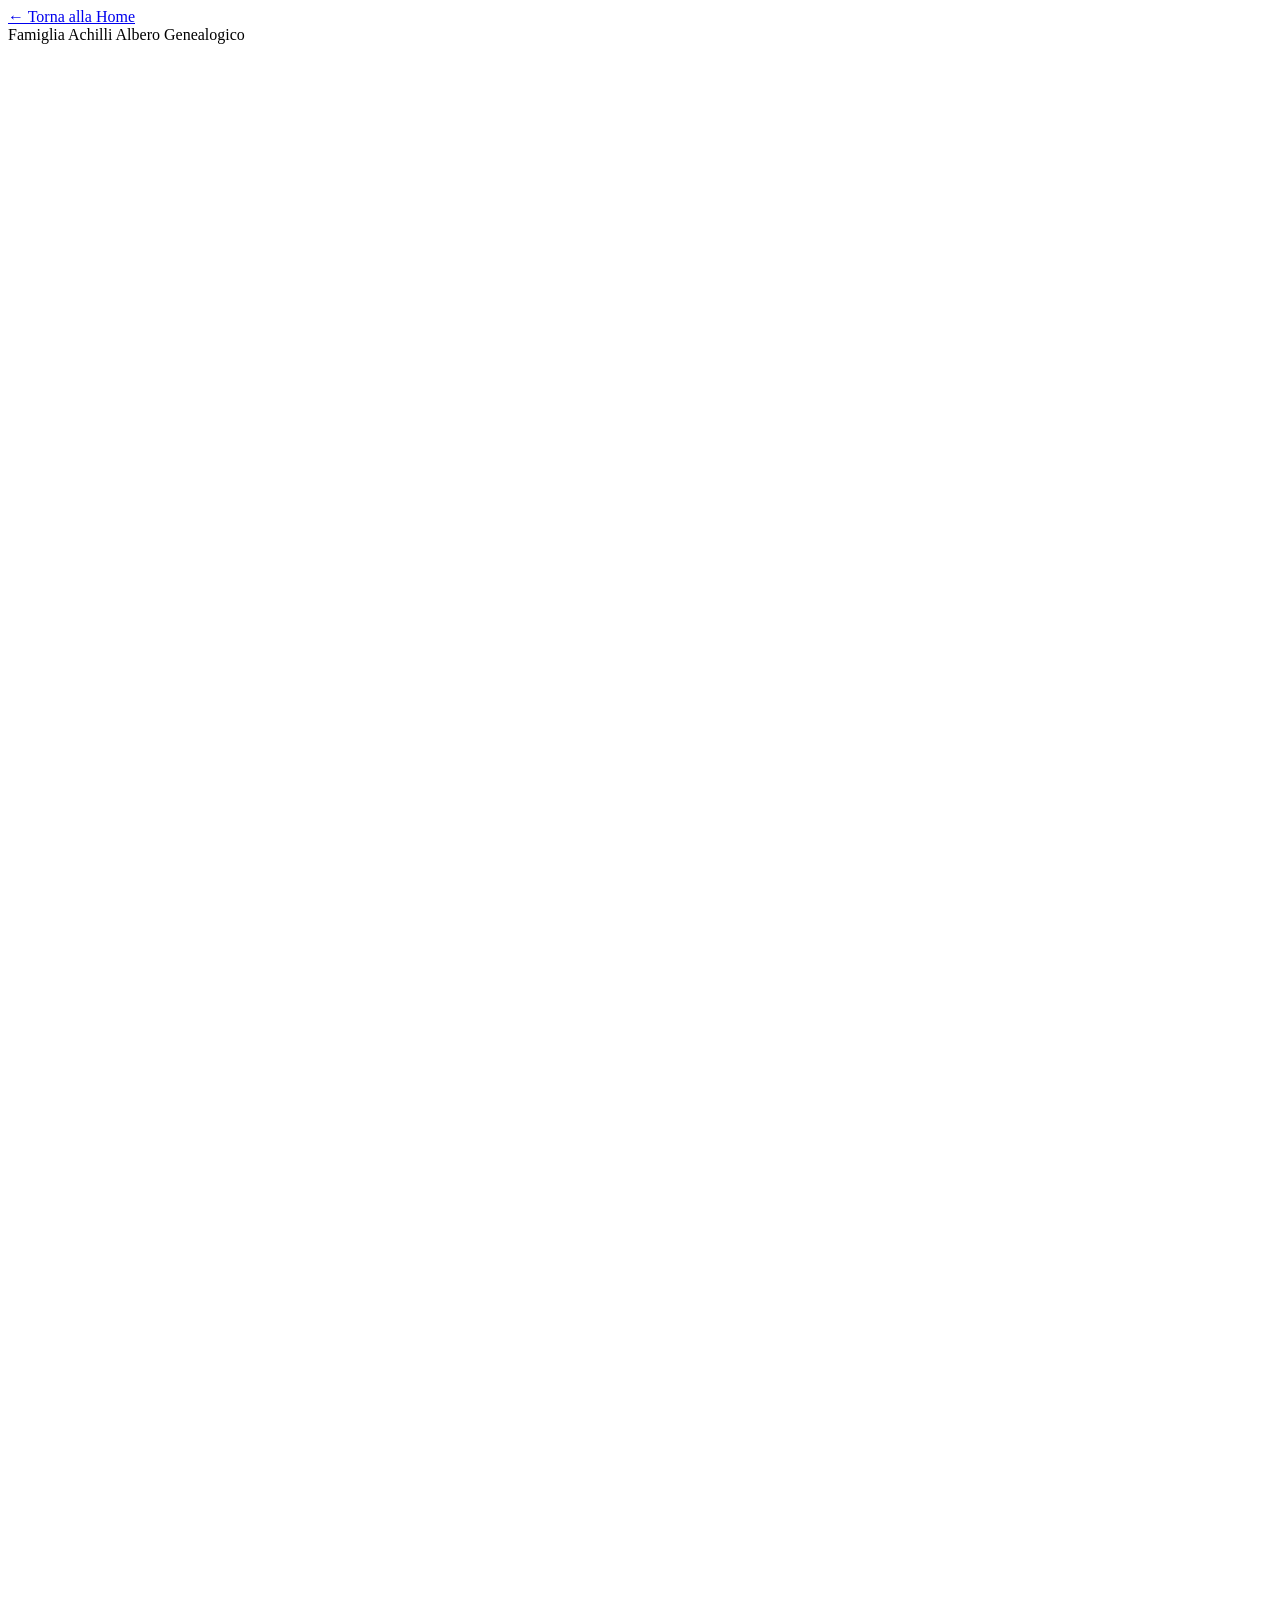
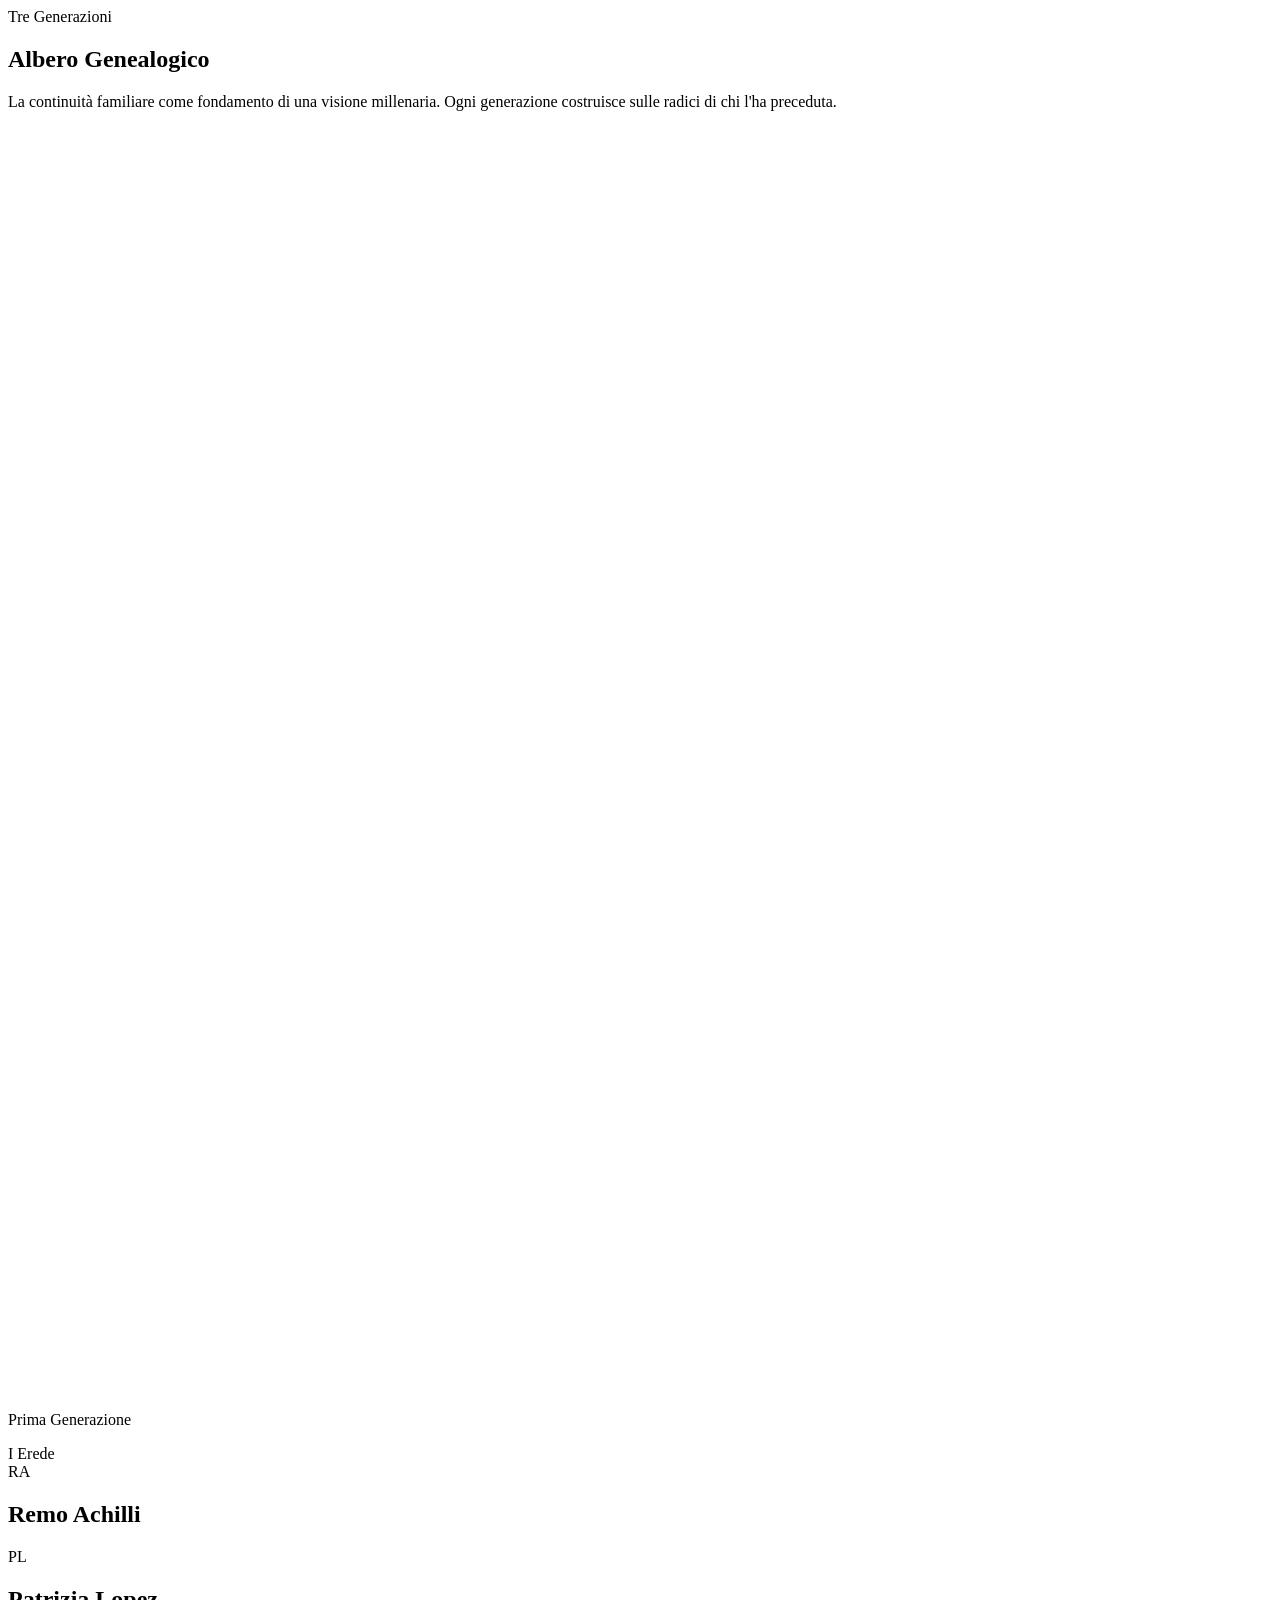
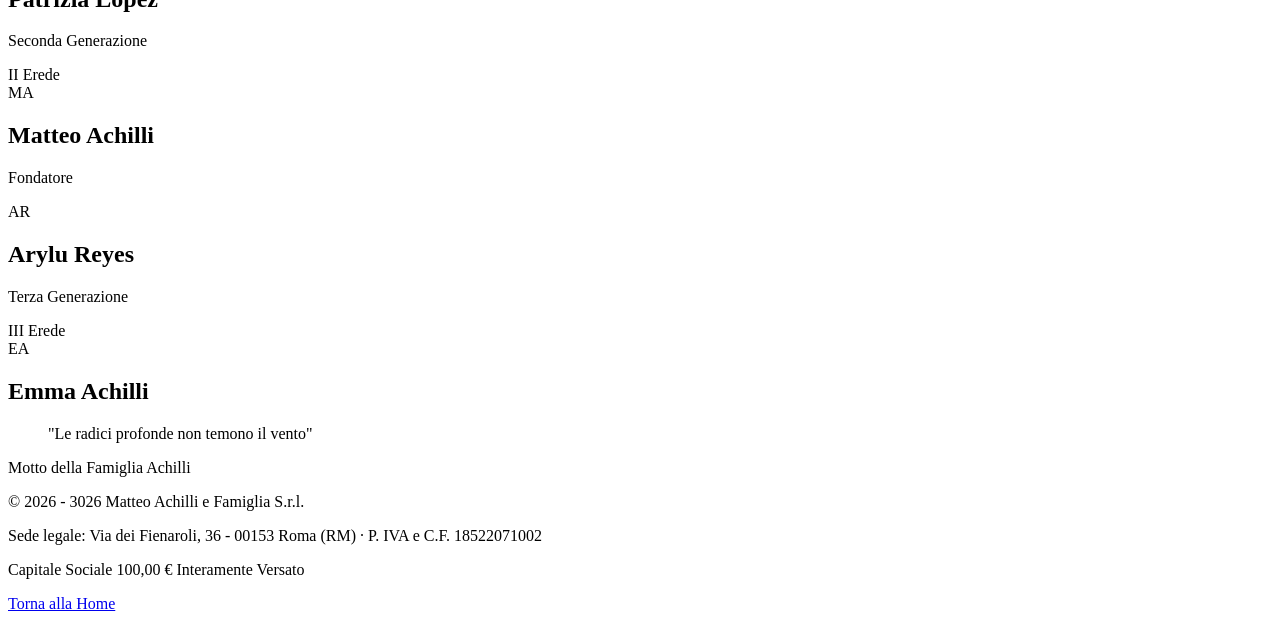
==== albero-genealogico.html @ feb8ad33 "Add files via upload" ====
<!DOCTYPE html>
<html lang="it">
  <head>
    <meta charset="UTF-8" />
    <meta name="viewport" content="width=device-width, initial-scale=1.0" />
    <title>Albero Genealogico — Matteo Achilli e Famiglia S.r.l.</title>
    <meta
      name="description"
      content="La continuità familiare come fondamento di una visione millenaria."
    />
    <link rel="preconnect" href="https://fonts.googleapis.com" />
    <link rel="preconnect" href="https://fonts.gstatic.com" crossorigin />
    <link
      href="https://fonts.googleapis.com/css2?family=Alegreya+Sans:wght@400;500;700&family=Cormorant+Garamond:wght@500;600;700&display=swap"
      rel="stylesheet"
    />
    <link rel="stylesheet" href="styles.css" />
    <script defer src="script.js"></script>
  </head>
  <body class="tree-page">
    <div class="site-shell">
      <header class="site-header">
        <div class="container header-inner tree-header-inner">
          <a class="back-link" href="index.html">← Torna alla Home</a>
          <div class="tree-branding">
            <span class="brand-title">Famiglia Achilli</span>
            <span class="brand-subtitle">Albero Genealogico</span>
          </div>
        </div>
      </header>

      <main class="tree-main">
        <div class="tree-background" aria-hidden="true">
          <div class="tree-background-glow tree-background-glow-left"></div>
          <div class="tree-background-glow tree-background-glow-right"></div>

          <svg class="tree-branches tree-branches-left" viewBox="0 0 640 1200" fill="none" preserveAspectRatio="xMinYMin slice">
            <path style="--branch-delay: 0.12s" d="M 38 1130 C 126 986, 144 860, 160 730 S 214 462, 268 320 C 304 224, 342 156, 394 82" />
            <path style="--branch-delay: 0.42s" d="M 156 760 C 114 668, 98 574, 104 468 C 112 376, 144 290, 196 214" />
            <path style="--branch-delay: 0.74s" d="M 171 656 C 236 610, 292 548, 332 474 C 370 404, 390 328, 392 250" />
            <path style="--branch-delay: 1.02s" d="M 202 514 C 172 438, 170 360, 198 284 C 220 226, 258 172, 314 124" />
            <path style="--branch-delay: 1.28s" d="M 278 388 C 330 368, 382 332, 430 278 C 474 228, 508 170, 536 96" />
            <path style="--branch-delay: 1.56s" d="M 126 896 C 214 838, 280 778, 338 688 C 390 608, 422 526, 452 430" />
          </svg>

          <svg class="tree-branches tree-branches-right" viewBox="0 0 640 1200" fill="none" preserveAspectRatio="xMaxYMin slice">
            <path style="--branch-delay: 0.24s" d="M 602 1132 C 514 1002, 488 882, 478 742 C 468 602, 426 432, 344 284 C 306 216, 262 148, 204 82" />
            <path style="--branch-delay: 0.56s" d="M 490 810 C 534 700, 544 592, 530 484 C 516 386, 478 294, 420 208" />
            <path style="--branch-delay: 0.84s" d="M 470 656 C 398 608, 340 548, 298 468 C 258 392, 244 310, 248 226" />
            <path style="--branch-delay: 1.14s" d="M 426 522 C 454 438, 450 356, 418 278 C 392 214, 352 162, 290 118" />
            <path style="--branch-delay: 1.44s" d="M 354 390 C 304 364, 254 324, 208 270 C 164 218, 130 160, 104 96" />
            <path style="--branch-delay: 1.72s" d="M 526 920 C 450 860, 382 790, 330 700 C 280 612, 248 530, 214 430" />
          </svg>

          <div class="tree-branch-mist tree-branch-mist-left"></div>
          <div class="tree-branch-mist tree-branch-mist-right"></div>
        </div>
        <section class="section reveal tree-hero">
          <div class="container wide">
            <div class="section-heading section-heading-center tree-title-block">
              <p class="eyebrow">Tre Generazioni</p>
              <h1>Albero Genealogico</h1>
              <div class="tree-title-divider"></div>
              <p>
                La continuità familiare come fondamento di una visione millenaria.
                Ogni generazione costruisce sulle radici di chi l'ha preceduta.
              </p>
            </div>

            <div class="family-tree" data-family-tree data-heir-reveal-tree>
              <svg class="tree-connector-canvas" viewBox="0 0 100 100" preserveAspectRatio="none" aria-hidden="true">
                <path class="tree-connector tree-connector-glow" data-tree-connector="parent-1"></path>
                <path class="tree-connector tree-connector-glow" data-tree-connector="parent-2"></path>
                <path class="tree-connector" data-tree-connector="parent-1"></path>
                <path class="tree-connector" data-tree-connector="parent-2"></path>
              </svg>

              <section class="tree-generation reveal">
                <p class="generation-label">Prima Generazione</p>
                <div class="family-row dual">
                  <article class="family-card heir-card" style="--heir-reveal-delay: 0ms" data-heir-reveal-item>
                    <span class="heir-badge">I Erede</span>
                    <div class="monogram">RA</div>
                    <h2>Remo Achilli</h2>
                  </article>
                  <div class="marriage-node" aria-hidden="true" data-tree-union="parent-1"></div>
                  <article class="family-card">
                    <div class="monogram">PL</div>
                    <h2>Patrizia Lopez</h2>
                  </article>
                </div>
              </section>

              <section class="tree-generation reveal">
                <p class="generation-label">Seconda Generazione</p>
                <div class="family-row dual">
                  <article class="family-card heir-card" data-tree-child="parent-1" style="--heir-reveal-delay: 110ms" data-heir-reveal-item>
                    <span class="heir-badge">II Erede</span>
                    <div class="monogram">MA</div>
                    <h2>Matteo Achilli</h2>
                    <p>Fondatore</p>
                  </article>
                  <div class="marriage-node" aria-hidden="true" data-tree-union="parent-2"></div>
                  <article class="family-card">
                    <div class="monogram">AR</div>
                    <h2>Arylu Reyes</h2>
                  </article>
                </div>
              </section>

              <section class="tree-generation reveal">
                <p class="generation-label">Terza Generazione</p>
                <div class="family-row single">
                  <article class="family-card heir-card" data-tree-child="parent-2" style="--heir-reveal-delay: 220ms" data-heir-reveal-item>
                    <span class="heir-badge">III Erede</span>
                    <div class="monogram">EA</div>
                    <h2>Emma Achilli</h2>
                  </article>
                </div>
              </section>
            </div>


            <div class="tree-quote reveal">
              <div class="tree-title-divider short"></div>
              <blockquote>"Le radici profonde non temono il vento"</blockquote>
              <p>Motto della Famiglia Achilli</p>
            </div>
          </div>
        </section>
      </main>

      <footer class="site-footer tree-footer">
        <div class="container footer-bottom tree-footer-bottom">
          <div class="footer-legal">
            <p>© 2026 - 3026 Matteo Achilli e Famiglia S.r.l.</p>
            <p>Sede legale: Via dei Fienaroli, 36 - 00153 Roma (RM) · P. IVA e C.F. 18522071002</p>
            <p>Capitale Sociale 100,00 € Interamente Versato</p>
          </div>
          <a href="index.html">Torna alla Home</a>
        </div>
      </footer>
    </div>
  </body>
</html>
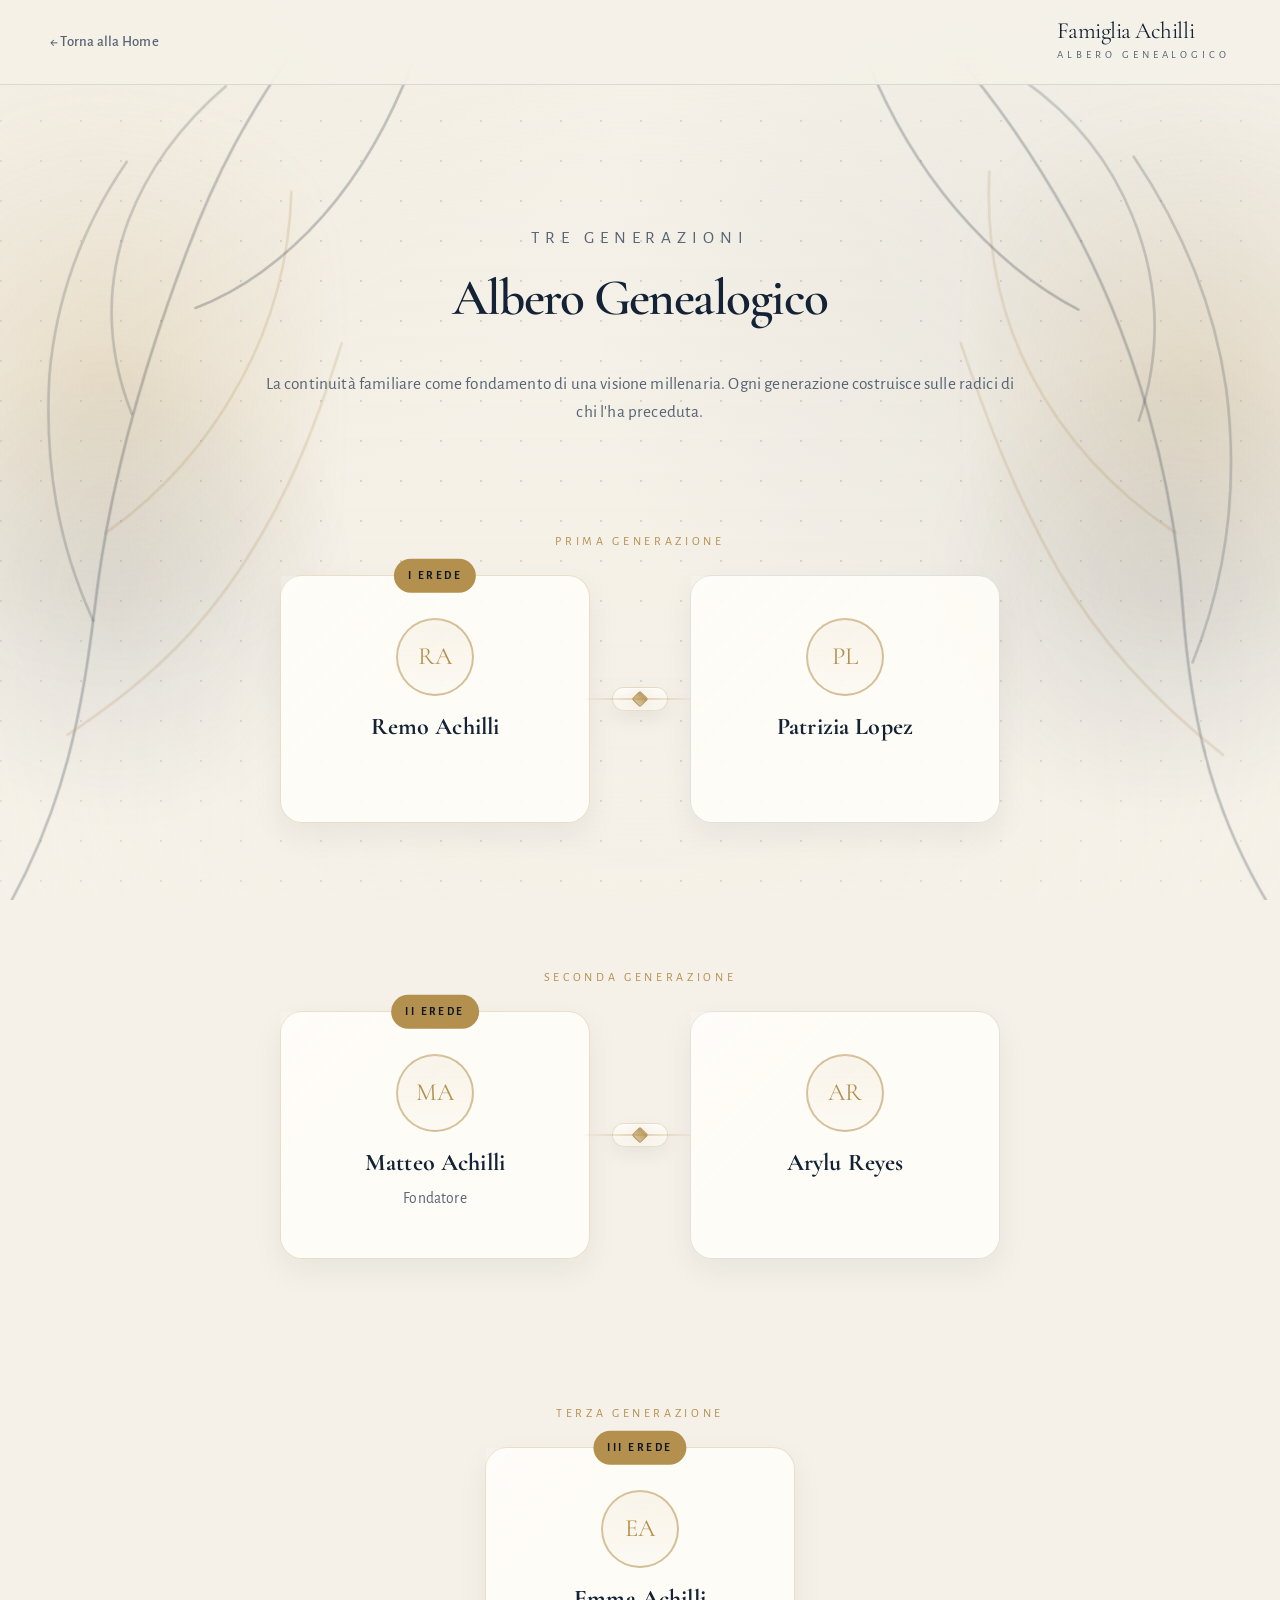
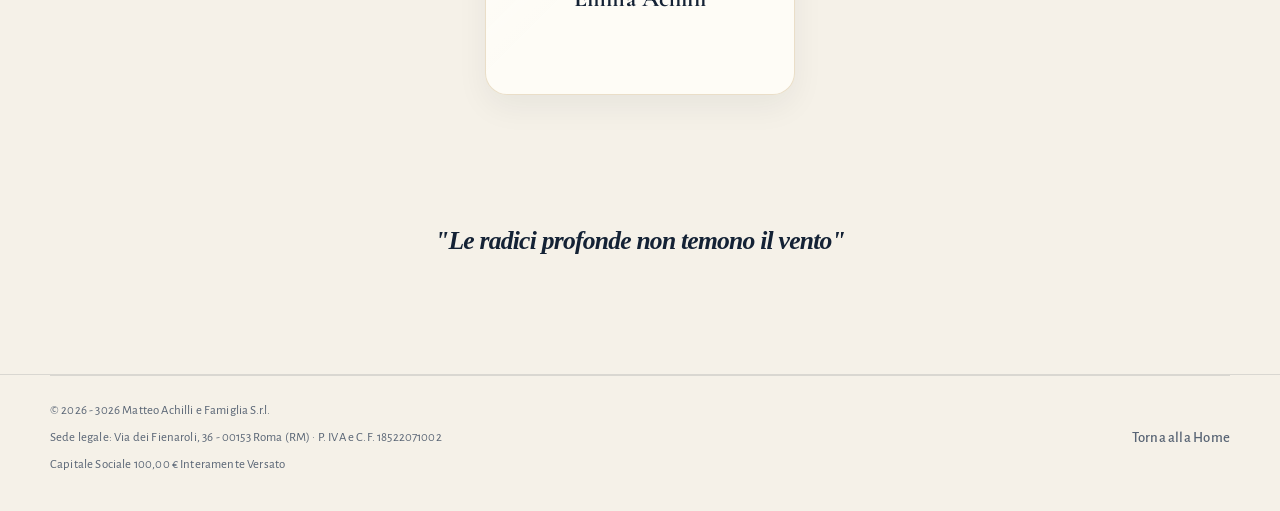
==== commit a2c13ce2: "Update albero-genealogico.html" ====
--- a/albero-genealogico.html
+++ b/albero-genealogico.html
@@ -124,8 +124,7 @@
             <div class="tree-quote reveal">
               <div class="tree-title-divider short"></div>
               <blockquote>"Le radici profonde non temono il vento"</blockquote>
-              <p>Motto della Famiglia Achilli</p>
-            </div>
+             </div>
           </div>
         </section>
       </main>
--- a/styles.css
+++ b/styles.css
@@ -0,0 +1,1778 @@
+:root {
+  --background: #f5f1e8;
+  --foreground: #142235;
+  --card: rgba(255, 253, 248, 0.9);
+  --card-strong: #fcfaf5;
+  --muted-surface: #ede7db;
+  --primary: #142235;
+  --primary-strong: #0d1724;
+  --secondary-text: #586474;
+  --border: rgba(20, 34, 53, 0.12);
+  --border-strong: rgba(20, 34, 53, 0.2);
+  --accent: #b4904f;
+  --accent-soft: rgba(180, 144, 79, 0.14);
+  --shadow: 0 22px 60px rgba(16, 30, 46, 0.08);
+  --shadow-soft: 0 12px 32px rgba(16, 30, 46, 0.06);
+  --radius: 22px;
+  --radius-sm: 16px;
+  --header-height: 88px;
+  --container: min(1180px, calc(100vw - 48px));
+  --container-narrow: min(980px, calc(100vw - 48px));
+  --container-wide: min(1240px, calc(100vw - 48px));
+  --font-display: "Cormorant Garamond", serif;
+  --font-body: "Alegreya Sans", sans-serif;
+}
+
+* {
+  box-sizing: border-box;
+}
+
+html {
+  scroll-behavior: smooth;
+}
+
+body {
+  margin: 0;
+  background:
+    radial-gradient(circle at top left, rgba(180, 144, 79, 0.07), transparent 26%),
+    radial-gradient(circle at 85% 15%, rgba(20, 34, 53, 0.06), transparent 24%),
+    var(--background);
+  color: var(--foreground);
+  font-family: var(--font-body);
+  font-weight: 400;
+  line-height: 1.65;
+  letter-spacing: 0.01em;
+  text-rendering: optimizeLegibility;
+  -webkit-font-smoothing: antialiased;
+  -moz-osx-font-smoothing: grayscale;
+}
+
+body::before {
+  content: "";
+  position: fixed;
+  inset: 0;
+  pointer-events: none;
+  opacity: 0.3;
+  background-image: radial-gradient(rgba(20, 34, 53, 0.055) 0.65px, transparent 0.65px);
+  background-size: 18px 18px;
+  mask-image: linear-gradient(to bottom, rgba(0, 0, 0, 0.6), transparent 90%);
+}
+
+a {
+  color: inherit;
+  text-decoration: none;
+}
+
+button {
+  font: inherit;
+}
+
+img {
+  max-width: 100%;
+  display: block;
+}
+
+p,
+ul,
+blockquote,
+h1,
+h2,
+h3 {
+  margin-top: 0;
+}
+
+.sr-only {
+  position: absolute;
+  width: 1px;
+  height: 1px;
+  padding: 0;
+  margin: -1px;
+  overflow: hidden;
+  clip: rect(0, 0, 0, 0);
+  white-space: nowrap;
+  border: 0;
+}
+
+.container {
+  width: var(--container);
+  margin: 0 auto;
+}
+
+.container.narrow,
+.narrow {
+  width: var(--container-narrow);
+}
+
+.container.wide,
+.wide {
+  width: var(--container-wide);
+}
+
+.site-shell {
+  position: relative;
+  overflow: clip;
+}
+
+.site-header {
+  position: fixed;
+  inset: 0 0 auto;
+  z-index: 20;
+  backdrop-filter: blur(18px);
+  background: rgba(245, 241, 232, 0.8);
+  border-bottom: 1px solid var(--border);
+}
+
+.header-inner {
+  min-height: var(--header-height);
+  display: flex;
+  align-items: center;
+  justify-content: space-between;
+  gap: 24px;
+}
+
+.brand,
+.tree-branding {
+  display: flex;
+  flex-direction: column;
+  gap: 3px;
+}
+
+.brand-title,
+.footer-brand {
+  font-family: var(--font-display);
+  font-size: clamp(1.15rem, 1rem + 0.7vw, 1.45rem);
+  line-height: 1;
+  letter-spacing: -0.02em;
+}
+
+.brand-subtitle,
+.footer-subtitle {
+  color: var(--secondary-text);
+  text-transform: uppercase;
+  letter-spacing: 0.36em;
+  font-size: 0.68rem;
+}
+
+.site-nav {
+  display: flex;
+  align-items: center;
+  flex-wrap: wrap;
+  justify-content: flex-end;
+  gap: 18px 24px;
+}
+
+.site-nav a,
+.footer-nav a,
+.back-link,
+.tree-footer-bottom a {
+  font-family: var(--font-body);
+  color: var(--secondary-text);
+  font-size: 0.92rem;
+  font-weight: 500;
+  letter-spacing: 0.015em;
+  transition: color 180ms ease, transform 180ms ease;
+}
+
+.site-nav a:hover,
+.footer-nav a:hover,
+.back-link:hover,
+.tree-footer-bottom a:hover,
+.text-link:hover {
+  color: var(--foreground);
+  transform: translateY(-1px);
+}
+
+.menu-toggle {
+  display: none;
+  width: 48px;
+  height: 48px;
+  border: 1px solid var(--border-strong);
+  background: rgba(255, 255, 255, 0.55);
+  border-radius: 999px;
+  position: relative;
+  cursor: pointer;
+}
+
+.menu-toggle span:not(.sr-only) {
+  position: absolute;
+  left: 13px;
+  right: 13px;
+  height: 1.5px;
+  background: var(--foreground);
+  transition: transform 220ms ease, opacity 220ms ease, top 220ms ease;
+}
+
+.menu-toggle span:nth-child(1) {
+  top: 16px;
+}
+
+.menu-toggle span:nth-child(2) {
+  top: 23px;
+}
+
+.menu-toggle span:nth-child(3) {
+  top: 30px;
+}
+
+.menu-toggle.is-open span:nth-child(1) {
+  top: 23px;
+  transform: rotate(45deg);
+}
+
+.menu-toggle.is-open span:nth-child(2) {
+  opacity: 0;
+}
+
+.menu-toggle.is-open span:nth-child(3) {
+  top: 23px;
+  transform: rotate(-45deg);
+}
+
+.section {
+  padding: 112px 0;
+  position: relative;
+}
+
+.hero {
+  min-height: 100vh;
+  display: flex;
+  align-items: center;
+  padding-top: calc(var(--header-height) + 56px);
+  overflow: hidden;
+  isolation: isolate;
+  background:
+    radial-gradient(circle at 14% 18%, rgba(180, 144, 79, 0.15), transparent 24%),
+    radial-gradient(circle at 82% 16%, rgba(255, 255, 255, 0.05), transparent 22%),
+    linear-gradient(180deg, var(--primary), var(--primary-strong));
+  color: #f5f1e8;
+}
+
+.hero-video {
+  position: absolute;
+  inset: 0;
+  width: 100%;
+  height: 100%;
+  object-fit: cover;
+  z-index: 0;
+  opacity: 0.38;
+  filter: saturate(0.82) brightness(0.46) contrast(1.04);
+}
+
+.hero::before {
+  content: "";
+  position: absolute;
+  inset: 0;
+  z-index: 1;
+  pointer-events: none;
+  background:
+    radial-gradient(circle at 18% 22%, rgba(180, 144, 79, 0.12), transparent 22%),
+    linear-gradient(180deg, rgba(13, 23, 36, 0.14), rgba(13, 23, 36, 0.32));
+}
+
+.hero-panel {
+  text-align: center;
+  max-width: 900px;
+  position: relative;
+  z-index: 2;
+}
+
+.hero-line {
+  display: block;
+}
+
+.hero-line:last-child {
+  white-space: nowrap;
+}
+
+.eyebrow {
+  margin-bottom: 20px;
+  color: var(--secondary-text);
+  text-transform: uppercase;
+  letter-spacing: 0.34em;
+  font-size: 0.78rem;
+}
+
+.hero .eyebrow,
+.hero .hero-copy,
+.hero .hero-era {
+  color: rgba(245, 241, 232, 0.78);
+}
+
+.hero h1,
+.tree-title-block h1,
+.section-heading h2,
+.history-quote p,
+.quote-block p,
+.tree-quote blockquote {
+  font-family: var(--font-display);
+  font-weight: 600;
+  letter-spacing: -0.03em;
+}
+
+.hero h1 {
+  font-size: clamp(2.75rem, 5.4vw, 5rem);
+  line-height: 0.98;
+  max-width: 12ch;
+  margin: 0 auto 30px;
+  text-wrap: balance;
+  color: #f5f1e8;
+}
+
+.hero-copy,
+.section-heading p,
+.history-copy p,
+.tree-title-block p {
+  color: var(--secondary-text);
+  font-size: 1.08rem;
+}
+
+.hero-copy {
+  max-width: 730px;
+  margin: 0 auto 42px;
+  font-size: clamp(1.08rem, 1rem + 0.35vw, 1.34rem);
+}
+
+.hero-era {
+  display: inline-flex;
+  align-items: center;
+  gap: 14px;
+  color: var(--secondary-text);
+  text-transform: uppercase;
+  font-size: 0.83rem;
+}
+
+.hero-era-line,
+.tree-title-divider {
+  width: 76px;
+  height: 1px;
+  background: linear-gradient(90deg, transparent, var(--accent), transparent);
+  transform: scaleX(0.35);
+  opacity: 0;
+  transform-origin: center;
+}
+
+.hero-era-value {
+  display: inline-flex;
+  align-items: center;
+  gap: 0.9rem;
+  padding: 0;
+  border: 0;
+  background: transparent;
+  box-shadow: none;
+  backdrop-filter: none;
+}
+
+.hero-era-group {
+  display: inline-flex;
+  gap: 0.16em;
+}
+
+.hero-era-glyph,
+.hero-era-separator {
+  display: inline-block;
+  font-family: var(--font-display);
+  font-size: clamp(1.05rem, 0.92rem + 0.55vw, 1.55rem);
+  font-weight: 600;
+  letter-spacing: 0.08em;
+  color: var(--foreground);
+}
+
+.hero .hero-era-glyph,
+.hero .hero-era-separator {
+  color: #f5f1e8;
+}
+
+.hero-era-glyph {
+  --hero-era-step: 1.02em;
+  --hero-era-end: calc(var(--hero-era-step) * -4);
+  position: relative;
+  width: 0.84em;
+  height: calc(var(--hero-era-step) + 0.06em);
+  overflow: hidden;
+  vertical-align: top;
+  opacity: 0;
+  background: transparent;
+  mask-image: linear-gradient(to bottom, transparent 0%, black 14%, black 86%, transparent 100%);
+}
+
+.hero-era-reel {
+  display: grid;
+  grid-auto-rows: var(--hero-era-step);
+  transform: translateY(0);
+  will-change: transform;
+}
+
+.hero-era-reel span {
+  display: grid;
+  place-items: center;
+  height: var(--hero-era-step);
+  line-height: 1;
+  text-shadow: 0 0 0 rgba(180, 144, 79, 0);
+}
+
+.hero-era-separator {
+  color: var(--accent);
+  opacity: 0;
+  transform: scaleY(0.2);
+  transform-origin: center;
+}
+
+.hero.is-visible .hero-era-line {
+  animation: heroEraLineBloom 1.3s cubic-bezier(0.22, 1, 0.36, 1) forwards;
+}
+
+.hero.is-visible .hero-era-value {
+  animation: heroEraHalo 1.1s ease-out both;
+}
+
+.hero.is-visible .hero-era-glyph {
+  animation: heroEraGlyphFade 140ms linear forwards;
+  animation-delay: calc(120ms + var(--glyph-index, 0) * 92ms);
+}
+
+.hero.is-visible .hero-era-reel {
+  animation: heroEraSlot 1.38s cubic-bezier(0.18, 0.96, 0.24, 1) forwards;
+  animation-delay: calc(120ms + var(--glyph-index, 0) * 92ms);
+}
+
+.hero.is-visible .hero-era-separator {
+  animation: heroEraSeparator 780ms cubic-bezier(0.22, 1, 0.36, 1) forwards;
+  animation-delay: 760ms;
+}
+
+.hero.is-visible .hero-era-reel span:last-child {
+  color: #f5f1e8;
+  text-shadow:
+    0 0 1px rgba(255, 255, 255, 0.12),
+    0 0 12px rgba(180, 144, 79, 0.14);
+}
+
+@keyframes heroEraGlyphFade {
+  from {
+    opacity: 0;
+  }
+  to {
+    opacity: 1;
+  }
+}
+
+@keyframes heroEraSlot {
+  0% {
+    transform: translateY(0);
+    filter: blur(8px);
+  }
+  14% {
+    filter: blur(3px);
+  }
+  58% {
+    transform: translateY(calc(var(--hero-era-end) + 0.34em));
+    filter: blur(0);
+  }
+  76% {
+    transform: translateY(calc(var(--hero-era-end) - 0.15em));
+    filter: blur(0);
+  }
+  100% {
+    filter: blur(0);
+    transform: translateY(var(--hero-era-end));
+  }
+}
+
+@keyframes heroEraSeparator {
+  from {
+    opacity: 0;
+    transform: scaleY(0.2);
+  }
+  to {
+    opacity: 1;
+    transform: scaleY(1);
+  }
+}
+
+@keyframes heroEraLineBloom {
+  from {
+    opacity: 0;
+    transform: scaleX(0.35);
+  }
+  to {
+    opacity: 1;
+    transform: scaleX(1);
+  }
+}
+
+@keyframes heroEraHalo {
+  from {
+    opacity: 0;
+    transform: translateY(10px);
+  }
+  to {
+    opacity: 1;
+    transform: translateY(0);
+  }
+}
+
+.tree-title-divider.short {
+  width: 48px;
+}
+
+.section-muted {
+  background: linear-gradient(180deg, rgba(237, 231, 219, 0.55), rgba(237, 231, 219, 0.18));
+}
+
+.section-primary {
+  background:
+    radial-gradient(circle at 15% 15%, rgba(180, 144, 79, 0.12), transparent 24%),
+    radial-gradient(circle at 80% 20%, rgba(255, 255, 255, 0.05), transparent 22%),
+    linear-gradient(180deg, var(--primary), var(--primary-strong));
+  color: #f5f1e8;
+}
+
+.history-section {
+  overflow: hidden;
+  isolation: isolate;
+  background: var(--background);
+  color: var(--foreground);
+}
+
+.history-section::after {
+  content: "";
+  position: absolute;
+  inset: 0;
+  z-index: 0;
+  pointer-events: none;
+  background-image: url("multimedia/storia.jpg");
+  background-size: cover;
+  background-position: center;
+  opacity: 0.24;
+  filter: saturate(0.72) sepia(0.08) brightness(1.04) contrast(0.9);
+  transform: scale(1.02);
+}
+
+.history-section::before {
+  content: "";
+  position: absolute;
+  inset: 0;
+  z-index: 1;
+  background:
+    radial-gradient(circle at 15% 15%, rgba(180, 144, 79, 0.08), transparent 24%),
+    radial-gradient(circle at 80% 20%, rgba(255, 255, 255, 0.22), transparent 24%),
+    linear-gradient(180deg, rgba(245, 241, 232, 0.74), rgba(245, 241, 232, 0.9));
+}
+
+.section-heading {
+  max-width: 760px;
+  margin-bottom: 58px;
+}
+
+.section-heading-center {
+  text-align: center;
+  margin-left: auto;
+  margin-right: auto;
+}
+
+.compact-heading {
+  margin-bottom: 0;
+}
+
+.section-heading h2,
+.tree-title-block h1 {
+  font-size: clamp(2.45rem, 4vw, 4rem);
+  margin-bottom: 22px;
+  line-height: 0.98;
+}
+
+.section-divider {
+  width: 100%;
+  height: 1px;
+  background: linear-gradient(90deg, var(--border-strong), transparent);
+}
+
+.section-note {
+  margin-top: 34px;
+  padding-top: 28px;
+  border-top: 1px solid var(--border);
+  max-width: 720px;
+  color: var(--secondary-text);
+  font-size: 0.97rem;
+  font-style: italic;
+}
+
+[data-typing-note] {
+  position: relative;
+  max-width: 72ch;
+}
+
+[data-typing-note].is-typing,
+[data-typing-note].is-typed {
+  color: var(--foreground);
+}
+
+[data-typing-note].is-typing::after {
+  content: "";
+  display: inline-block;
+  width: 1px;
+  height: 1.05em;
+  margin-left: 0.18em;
+  vertical-align: -0.12em;
+  background: linear-gradient(180deg, rgba(180, 144, 79, 0.2), var(--accent), rgba(20, 34, 53, 0.24));
+  box-shadow: 0 0 10px rgba(180, 144, 79, 0.16);
+  animation: typingCaretBlink 0.9s steps(1, end) infinite;
+}
+
+@keyframes typingCaretBlink {
+  0%,
+  48% {
+    opacity: 1;
+  }
+  49%,
+  100% {
+    opacity: 0;
+  }
+}
+
+.grid {
+  display: grid;
+  gap: 24px;
+}
+
+.grid-2 {
+  grid-template-columns: repeat(2, minmax(0, 1fr));
+}
+
+.grid-3 {
+  grid-template-columns: repeat(3, minmax(0, 1fr));
+}
+
+.cards-spacious {
+  gap: 26px;
+}
+
+.card,
+.stat-card,
+.manifesto-item,
+.family-card {
+  position: relative;
+  overflow: hidden;
+  background: var(--card);
+  border: 1px solid var(--border);
+  border-radius: var(--radius);
+  box-shadow: var(--shadow-soft);
+}
+
+.card::before,
+.stat-card::before,
+.family-card::before {
+  content: "";
+  position: absolute;
+  inset: 0;
+  pointer-events: none;
+  background: linear-gradient(135deg, rgba(255, 255, 255, 0.24), transparent 44%);
+}
+
+.feature-card,
+.asset-card {
+  padding: 32px;
+}
+
+.feature-card {
+  display: flex;
+  flex-direction: column;
+  gap: 18px;
+}
+
+.feature-card,
+.manifesto-item {
+  background: var(--background);
+}
+
+.feature-card::before {
+  content: none;
+}
+
+.manifesto-item {
+  box-shadow: none;
+}
+
+.feature-card h3,
+.asset-card h3,
+.fintech-card h3,
+.manifesto-item h3,
+.family-card h2 {
+  margin-bottom: 10px;
+  font-family: var(--font-display);
+  font-size: 1.5rem;
+  line-height: 1.08;
+}
+
+.feature-card h3 {
+  display: flex;
+  align-items: center;
+  justify-content: center;
+  gap: 12px;
+  text-align: center;
+  width: 100%;
+  margin-inline: auto;
+}
+
+.feature-card h3::before,
+.feature-card h3::after {
+  content: "";
+  flex: 0 0 26px;
+  width: 26px;
+  height: 2px;
+  border-radius: 999px;
+  background: linear-gradient(90deg, transparent, var(--accent), transparent);
+  opacity: 0.95;
+  box-shadow: none;
+}
+
+.feature-card p,
+.asset-card p,
+.fintech-card p,
+.fintech-features span,
+.manifesto-item p,
+.footer-copy,
+.family-card p {
+  color: var(--secondary-text);
+  font-size: 0.97rem;
+}
+
+.icon-box,
+.fintech-mark {
+  width: 54px;
+  height: 54px;
+  border-radius: 18px;
+  display: inline-flex;
+  align-items: center;
+  justify-content: center;
+  background: linear-gradient(180deg, rgba(20, 34, 53, 0.96), rgba(20, 34, 53, 0.88));
+  color: #f8f3e8;
+  box-shadow: inset 0 1px 0 rgba(255, 255, 255, 0.12);
+  font-size: 1.35rem;
+}
+
+.text-link {
+  display: inline-flex;
+  align-items: center;
+  gap: 6px;
+  margin-top: auto;
+  color: var(--foreground);
+  font-weight: 700;
+  transition: color 180ms ease, transform 180ms ease;
+}
+
+.fintech-card {
+  padding: 38px;
+  display: grid;
+  grid-template-columns: auto 1fr;
+  gap: 28px;
+}
+
+.fintech-mark {
+  width: 72px;
+  height: 72px;
+  border-radius: 22px;
+  font-size: 1.8rem;
+}
+
+.fintech-headline,
+.asset-head,
+.section-head-split,
+.footer-top,
+.footer-bottom,
+.tree-footer-bottom,
+.family-row {
+  display: flex;
+}
+
+.fintech-headline,
+.section-head-split,
+.footer-bottom,
+.tree-footer-bottom {
+  align-items: center;
+  justify-content: space-between;
+  gap: 18px;
+}
+
+.fintech-link {
+  align-self: flex-start;
+  margin-top: 4px;
+}
+
+.fintech-body p {
+  margin-bottom: 28px;
+}
+
+.fintech-features {
+  padding-top: 24px;
+  border-top: 1px solid var(--border);
+}
+
+.fintech-features strong {
+  display: block;
+  margin-bottom: 6px;
+  color: var(--foreground);
+  font-size: 0.95rem;
+}
+
+.stat-card {
+  padding: 26px 28px;
+  min-width: 250px;
+  text-align: right;
+}
+
+.stat-card span {
+  display: block;
+  margin-bottom: 8px;
+  color: var(--secondary-text);
+  text-transform: uppercase;
+  letter-spacing: 0.22em;
+  font-size: 0.7rem;
+}
+
+.stat-card strong {
+  font-family: var(--font-display);
+  font-size: clamp(2rem, 2vw + 1rem, 2.7rem);
+  line-height: 1;
+}
+
+.stat-card em {
+  font-style: normal;
+  font-size: 0.58em;
+}
+
+.asset-head {
+  align-items: flex-start;
+  gap: 16px;
+  margin-bottom: 22px;
+}
+
+.asset-card ul {
+  list-style: none;
+  padding: 18px 0 0;
+  margin: 0;
+  border-top: 1px solid var(--border);
+}
+
+.asset-card li {
+  position: relative;
+  padding-left: 18px;
+  color: var(--secondary-text);
+  font-size: 0.95rem;
+}
+
+.asset-card li + li {
+  margin-top: 10px;
+}
+
+.asset-card li::before {
+  content: "";
+  position: absolute;
+  left: 0;
+  top: 0.7em;
+  width: 6px;
+  height: 6px;
+  border-radius: 999px;
+  background: var(--accent);
+}
+
+.manifesto-grid {
+  gap: 30px 34px;
+}
+
+.feature-reveal-grid[data-feature-reveal-grid] {
+  perspective: 1200px;
+}
+
+.feature-reveal-grid[data-feature-reveal-grid] .feature-reveal-item {
+  opacity: 1;
+  transform: translateY(0) scale(1) rotateX(0deg);
+  filter: blur(0);
+  box-shadow: 0 18px 46px rgba(20, 34, 53, 0.08);
+  transition:
+    box-shadow 760ms ease,
+    border-color 320ms ease,
+    transform 320ms ease;
+}
+
+.feature-reveal-grid[data-feature-reveal-grid] .feature-reveal-item::after {
+  content: "";
+  position: absolute;
+  inset: 0;
+  pointer-events: none;
+  background: linear-gradient(120deg, transparent 18%, rgba(255, 255, 255, 0.56) 48%, transparent 74%);
+  transform: translateX(-135%);
+  opacity: 0;
+}
+
+.feature-reveal-grid[data-feature-reveal-grid] .feature-reveal-item:hover,
+.feature-reveal-grid[data-feature-reveal-grid] .feature-reveal-item:focus-within {
+  transform: translateY(-2px);
+  box-shadow: 0 22px 52px rgba(20, 34, 53, 0.1);
+}
+
+.feature-reveal-grid[data-feature-reveal-grid] .feature-reveal-item:hover::after,
+.feature-reveal-grid[data-feature-reveal-grid] .feature-reveal-item:focus-within::after {
+  animation: manifestoSheen 1.4s cubic-bezier(0.22, 1, 0.36, 1) forwards;
+}
+
+.manifesto-grid[data-manifesto-grid] {
+  perspective: 1200px;
+}
+
+.manifesto-grid[data-manifesto-grid] .manifesto-item {
+  opacity: 1;
+  transform: translateY(0) scale(1) rotateX(0deg);
+  filter: blur(0);
+  box-shadow: 0 18px 46px rgba(20, 34, 53, 0.08);
+  transition:
+    box-shadow 760ms ease,
+    border-color 320ms ease,
+    transform 320ms ease;
+}
+
+.manifesto-grid[data-manifesto-grid] .manifesto-item::after {
+  content: "";
+  position: absolute;
+  inset: 0;
+  pointer-events: none;
+  background: linear-gradient(120deg, transparent 18%, rgba(255, 255, 255, 0.56) 48%, transparent 74%);
+  transform: translateX(-135%);
+  opacity: 0;
+}
+
+.manifesto-grid[data-manifesto-grid] .manifesto-item:hover,
+.manifesto-grid[data-manifesto-grid] .manifesto-item:focus-within {
+  transform: translateY(-2px);
+  box-shadow: 0 22px 52px rgba(20, 34, 53, 0.1);
+}
+
+.manifesto-item {
+  display: grid;
+  grid-template-columns: auto 1fr;
+  align-items: start;
+  gap: 12px 16px;
+  padding: 32px;
+  border-left: 0;
+  border-radius: var(--radius);
+  box-shadow: var(--shadow-soft);
+}
+
+.manifesto-grid[data-manifesto-grid] .manifesto-item:hover::after,
+.manifesto-grid[data-manifesto-grid] .manifesto-item:focus-within::after {
+  animation: manifestoSheen 1.4s cubic-bezier(0.22, 1, 0.36, 1) forwards;
+}
+
+.manifesto-grid[data-manifesto-grid] .manifesto-index,
+.manifesto-grid[data-manifesto-grid] .manifesto-item h3,
+.manifesto-grid[data-manifesto-grid] .manifesto-item p {
+  opacity: 1;
+  transform: translateY(0);
+}
+
+.manifesto-index {
+  color: var(--accent);
+  font-family: var(--font-body);
+  font-size: 0.76rem;
+  font-weight: 700;
+  line-height: 1;
+  padding-top: 0;
+  letter-spacing: 0.28em;
+}
+
+.manifesto-grid[data-manifesto-grid] .manifesto-item:hover .manifesto-index,
+.manifesto-grid[data-manifesto-grid] .manifesto-item:focus-within .manifesto-index {
+  text-shadow: 0 0 18px rgba(180, 144, 79, 0.12);
+}
+
+@keyframes manifestoSheen {
+  0% {
+    opacity: 0;
+    transform: translateX(-135%);
+  }
+  20% {
+    opacity: 0.7;
+  }
+  100% {
+    opacity: 0;
+    transform: translateX(145%);
+  }
+}
+
+.quote-block,
+.history-quote,
+.tree-quote {
+  text-align: center;
+}
+
+.quote-block {
+  margin-top: 70px;
+  padding-top: 34px;
+  border-top: 1px solid var(--border);
+}
+
+.quote-block p,
+.tree-quote blockquote {
+  font-size: clamp(1.35rem, 2vw, 1.95rem);
+  font-style: italic;
+  margin-bottom: 0;
+}
+
+.history-shell {
+  position: relative;
+  z-index: 2;
+  width: min(900px, calc(100vw - 48px));
+}
+
+.history-section .section-heading.on-dark .eyebrow,
+.history-section .section-heading.on-dark p,
+.history-copy p,
+.history-quote span {
+  color: var(--secondary-text);
+}
+
+.history-section .section-heading.on-dark h2,
+.history-section .history-quote p {
+  color: var(--foreground);
+}
+
+.history-copy {
+  display: grid;
+  gap: 28px;
+}
+
+.history-copy p {
+  font-size: 1.05rem;
+  text-align: justify;
+  text-justify: inter-word;
+  hyphens: auto;
+}
+
+.history-quote {
+  margin-top: 48px;
+  padding-top: 34px;
+  border-top: 1px solid var(--border);
+}
+
+.history-quote p {
+  font-size: clamp(1.5rem, 2vw, 2.2rem);
+  margin-bottom: 10px;
+}
+
+.site-footer {
+  background: rgba(255, 253, 248, 0.8);
+  border-top: 1px solid var(--border);
+}
+
+.footer-top {
+  padding: 72px 0 48px;
+  gap: 64px;
+  justify-content: space-between;
+}
+
+.footer-copy {
+  max-width: 360px;
+  margin-top: 18px;
+}
+
+.footer-label {
+  margin: 0 0 18px;
+  color: var(--secondary-text);
+  text-transform: uppercase;
+  letter-spacing: 0.24em;
+  font-size: 0.72rem;
+}
+
+.footer-nav {
+  display: grid;
+  grid-template-columns: repeat(2, minmax(120px, 1fr));
+  gap: 12px 30px;
+}
+
+.footer-bottom,
+.tree-footer-bottom {
+  padding: 24px 0 36px;
+  border-top: 1px solid var(--border);
+  color: var(--secondary-text);
+  font-size: 0.8rem;
+}
+
+.footer-legal {
+  display: grid;
+  gap: 6px;
+}
+
+.footer-legal p,
+.footer-bottom > p,
+.tree-footer-bottom > a {
+  margin: 0;
+}
+
+.tree-page .site-header {
+  background: rgba(245, 241, 232, 0.86);
+}
+
+.tree-header-inner {
+  min-height: 84px;
+}
+
+.back-link {
+  display: inline-flex;
+  align-items: center;
+  gap: 8px;
+}
+
+.tree-main {
+  position: relative;
+  padding-top: calc(var(--header-height) + 24px);
+  isolation: isolate;
+}
+
+.tree-background {
+  position: fixed;
+  inset: 0;
+  z-index: 0;
+  pointer-events: none;
+  overflow: hidden;
+  opacity: 1;
+  background:
+    radial-gradient(circle at 18% 24%, rgba(180, 144, 79, 0.08), transparent 0 18%),
+    radial-gradient(circle at 82% 20%, rgba(20, 34, 53, 0.08), transparent 0 16%),
+    radial-gradient(circle at 1px 1px, rgba(20, 34, 53, 0.16) 1px, transparent 0);
+  background-size: auto, auto, 40px 40px;
+}
+
+.tree-background::before {
+  content: "";
+  position: absolute;
+  inset: 0;
+  background:
+    linear-gradient(180deg, rgba(245, 241, 232, 0.34), rgba(245, 241, 232, 0.12) 24%, rgba(245, 241, 232, 0.2) 100%),
+    radial-gradient(circle at center, transparent 0 38%, rgba(245, 241, 232, 0.26) 82%, rgba(245, 241, 232, 0.46) 100%);
+}
+
+.tree-background-glow,
+.tree-branch-mist {
+  position: absolute;
+  border-radius: 999px;
+  filter: blur(18px);
+}
+
+.tree-background-glow {
+  width: min(34vw, 420px);
+  height: min(52vw, 680px);
+  top: 6%;
+  opacity: 0;
+  background: radial-gradient(circle at center, rgba(180, 144, 79, 0.2), rgba(180, 144, 79, 0.06) 46%, transparent 74%);
+  animation: branchAuraReveal 2.8s ease-out forwards;
+}
+
+.tree-background-glow-left {
+  left: -8%;
+}
+
+.tree-background-glow-right {
+  right: -10%;
+  animation-delay: 0.35s;
+}
+
+.tree-branches {
+  position: absolute;
+  top: -2%;
+  width: min(42vw, 540px);
+  height: 112%;
+  opacity: 0.84;
+  filter: drop-shadow(0 0 18px rgba(180, 144, 79, 0.06));
+}
+
+.tree-branches-left {
+  left: -3%;
+}
+
+.tree-branches-right {
+  right: -3%;
+}
+
+.tree-branches path {
+  fill: none;
+  stroke: rgba(20, 34, 53, 0.22);
+  stroke-width: 3.2;
+  stroke-linecap: round;
+  stroke-linejoin: round;
+  stroke-dasharray: 1600;
+  stroke-dashoffset: 1600;
+  opacity: 0;
+  animation:
+    branchGrow 2.8s cubic-bezier(0.2, 0.82, 0.18, 1) forwards var(--branch-delay),
+    branchFloat 16s ease-in-out infinite calc(var(--branch-delay) + 2.6s);
+}
+
+.tree-branches path:nth-child(odd) {
+  stroke: rgba(20, 34, 53, 0.28);
+}
+
+.tree-branches path:nth-child(3n) {
+  stroke: rgba(180, 144, 79, 0.24);
+}
+
+.tree-branch-mist {
+  width: 34vw;
+  max-width: 440px;
+  height: 54vh;
+  max-height: 560px;
+  bottom: 8%;
+  opacity: 0;
+  background: radial-gradient(circle at center, rgba(20, 34, 53, 0.1), transparent 72%);
+  animation: branchMistDrift 10s ease-in-out infinite alternate, branchAuraReveal 2.4s ease-out forwards;
+}
+
+.tree-branch-mist-left {
+  left: -8%;
+}
+
+.tree-branch-mist-right {
+  right: -8%;
+  animation-delay: 0.4s;
+}
+
+.tree-hero,
+.tree-footer {
+  position: relative;
+  z-index: 1;
+}
+
+.tree-hero {
+  min-height: calc(100vh - 84px);
+}
+
+.tree-title-block {
+  max-width: 760px;
+  margin-bottom: 92px;
+}
+
+.tree-title-divider {
+  margin: 0 auto 24px;
+}
+
+.family-tree {
+  position: relative;
+  display: grid;
+  gap: 144px;
+  justify-items: center;
+  isolation: isolate;
+  padding: 12px 0 8px;
+}
+
+.tree-connector-canvas {
+  position: absolute;
+  inset: 0;
+  width: 100%;
+  height: 100%;
+  overflow: visible;
+  pointer-events: none;
+  z-index: 0;
+}
+
+.tree-connector {
+  fill: none;
+  stroke: rgba(180, 144, 79, 0.92);
+  stroke-width: 2.2;
+  stroke-linecap: round;
+  stroke-linejoin: round;
+  filter: drop-shadow(0 0 10px rgba(180, 144, 79, 0.14));
+  opacity: 0.98;
+}
+
+.tree-connector-glow {
+  stroke: rgba(180, 144, 79, 0.24);
+  stroke-width: 10;
+  filter: blur(8px);
+  opacity: 0.85;
+}
+
+.tree-generation {
+  width: 100%;
+  display: grid;
+  justify-items: center;
+  position: relative;
+  z-index: 1;
+}
+
+.generation-label {
+  margin-bottom: 24px;
+  color: var(--accent);
+  text-transform: uppercase;
+  letter-spacing: 0.3em;
+  font-size: 0.76rem;
+}
+
+.family-row {
+  align-items: center;
+  justify-content: center;
+  gap: 22px;
+  width: 100%;
+}
+
+.family-row.dual {
+  flex-wrap: nowrap;
+}
+
+.family-row.single {
+  justify-content: center;
+}
+
+.family-tree[data-heir-reveal-tree] {
+  perspective: 1200px;
+}
+
+.family-card {
+  width: min(100%, 310px);
+  min-height: 248px;
+  overflow: visible;
+  padding: 42px 28px 30px;
+  display: flex;
+  flex-direction: column;
+  justify-content: flex-start;
+  text-align: center;
+  transition: transform 220ms ease, border-color 220ms ease, box-shadow 220ms ease;
+}
+
+.family-card p {
+  margin-bottom: 0;
+}
+
+.family-card:hover,
+.heir-card:hover {
+  transform: translateY(-3px);
+  border-color: rgba(180, 144, 79, 0.44);
+  box-shadow: var(--shadow);
+}
+
+.family-card::after {
+  content: "";
+  position: absolute;
+  inset: 10px;
+  border: 1px solid transparent;
+  border-radius: calc(var(--radius) - 8px);
+  transition: border-color 220ms ease;
+}
+
+.family-card:hover::after,
+.heir-card:hover::after {
+  border-color: rgba(180, 144, 79, 0.4);
+}
+
+.heir-card {
+  border-color: rgba(180, 144, 79, 0.28);
+  box-shadow: var(--shadow-soft);
+}
+
+.heir-badge {
+  position: absolute;
+  z-index: 3;
+  top: 0;
+  left: 50%;
+  transform: translate(-50%, -50%);
+  padding: 8px 14px;
+  border-radius: 999px;
+  background: var(--accent);
+  color: var(--primary-strong);
+  font-weight: 700;
+  font-size: 0.7rem;
+  letter-spacing: 0.22em;
+  text-transform: uppercase;
+}
+
+.monogram {
+  width: 78px;
+  height: 78px;
+  margin: 0 auto 18px;
+  border-radius: 999px;
+  border: 2px solid rgba(180, 144, 79, 0.55);
+  display: grid;
+  place-items: center;
+  color: var(--accent);
+  font-family: var(--font-display);
+  font-size: 1.55rem;
+  background: linear-gradient(180deg, rgba(180, 144, 79, 0.08), rgba(180, 144, 79, 0.02));
+}
+
+.marriage-node {
+  position: relative;
+  width: 56px;
+  height: 24px;
+  overflow: visible;
+  border-radius: 999px;
+  border: 1px solid rgba(180, 144, 79, 0.26);
+  background: linear-gradient(180deg, rgba(255, 253, 248, 0.78), rgba(255, 253, 248, 0.36));
+  box-shadow:
+    inset 0 1px 0 rgba(255, 255, 255, 0.7),
+    0 8px 18px rgba(20, 34, 53, 0.06);
+  backdrop-filter: blur(10px);
+}
+
+.marriage-node::before {
+  content: "";
+  position: absolute;
+  top: 50%;
+  left: -28px;
+  right: -28px;
+  height: 1px;
+  transform: translateY(-50%);
+  background: linear-gradient(90deg, rgba(180, 144, 79, 0.08), rgba(180, 144, 79, 0.72), rgba(180, 144, 79, 0.08));
+  box-shadow: 0 0 10px rgba(180, 144, 79, 0.08);
+}
+
+.marriage-node::after {
+  content: "";
+  position: absolute;
+  top: 50%;
+  left: 50%;
+  width: 10px;
+  height: 10px;
+  border: 1px solid rgba(180, 144, 79, 0.62);
+  border-radius: 2px;
+  background: linear-gradient(180deg, rgba(180, 144, 79, 0.9), rgba(180, 144, 79, 0.52));
+  transform: translate(-50%, -50%) rotate(45deg);
+  box-shadow: 0 0 14px rgba(180, 144, 79, 0.16);
+}
+
+.tree-quote {
+  max-width: 720px;
+  margin: 92px auto 0;
+}
+
+.tree-quote p {
+  margin-top: 14px;
+  color: var(--secondary-text);
+}
+
+.tree-footer {
+  background: transparent;
+}
+
+@keyframes branchGrow {
+  0% {
+    opacity: 0;
+    stroke-dashoffset: 1600;
+  }
+  18% {
+    opacity: 0.3;
+  }
+  100% {
+    opacity: 1;
+    stroke-dashoffset: 0;
+  }
+}
+
+@keyframes branchFloat {
+  0%,
+  100% {
+    transform: translate3d(0, 0, 0) scale(1);
+  }
+  50% {
+    transform: translate3d(0, -10px, 0) scale(1.01);
+  }
+}
+
+@keyframes branchAuraReveal {
+  0% {
+    opacity: 0;
+    transform: scale(0.88);
+  }
+  100% {
+    opacity: 1;
+    transform: scale(1);
+  }
+}
+
+@keyframes branchMistDrift {
+  0% {
+    transform: translate3d(0, 0, 0);
+  }
+  100% {
+    transform: translate3d(0, -22px, 0);
+  }
+}
+
+.reveal {
+  opacity: 0;
+  transform: translateY(24px);
+  transition: opacity 700ms ease, transform 700ms ease;
+}
+
+.reveal.is-visible {
+  opacity: 1;
+  transform: translateY(0);
+}
+
+@media (max-width: 1080px) {
+  .site-nav {
+    position: absolute;
+    top: calc(100% + 14px);
+    left: 24px;
+    right: 24px;
+    padding: 18px;
+    border: 1px solid var(--border-strong);
+    border-radius: 24px;
+    background: rgba(252, 250, 245, 0.96);
+    box-shadow: var(--shadow);
+    flex-direction: column;
+    align-items: flex-start;
+    gap: 14px;
+    opacity: 0;
+    visibility: hidden;
+    transform: translateY(-8px);
+    transition: opacity 180ms ease, transform 180ms ease, visibility 180ms ease;
+  }
+
+  .site-nav.is-open {
+    opacity: 1;
+    visibility: visible;
+    transform: translateY(0);
+  }
+
+  .menu-toggle {
+    display: inline-flex;
+  }
+}
+
+@media (max-width: 900px) {
+  .section {
+    padding: 92px 0;
+  }
+
+  .grid-2,
+  .grid-3,
+  .fintech-card,
+  .footer-top,
+  .section-head-split,
+  .footer-bottom,
+  .tree-footer-bottom {
+    grid-template-columns: 1fr;
+    flex-direction: column;
+    align-items: stretch;
+  }
+
+  .fintech-card {
+    gap: 22px;
+  }
+
+  .stat-card {
+    text-align: left;
+    min-width: 0;
+  }
+
+  .footer-nav {
+    grid-template-columns: 1fr;
+  }
+
+  .history-shell,
+  .container,
+  .container.narrow,
+  .container.wide,
+  .narrow,
+  .wide {
+    width: min(100vw - 32px, 100%);
+  }
+
+  .family-row.dual {
+    flex-direction: column;
+  }
+
+  .marriage-node {
+    width: 38px;
+    height: 38px;
+  }
+
+  .tree-connector {
+    stroke-width: 2;
+  }
+
+  .tree-connector-glow {
+    stroke-width: 8;
+  }
+
+  .tree-background-glow {
+    width: min(46vw, 320px);
+  }
+
+  .text-link-end-mobile {
+    align-self: flex-end;
+  }
+
+  .tree-branches {
+    width: min(58vw, 420px);
+    opacity: 0.62;
+  }
+}
+
+@media (max-width: 640px) {
+  :root {
+    --header-height: 80px;
+  }
+
+  .header-inner,
+  .tree-header-inner {
+    min-height: var(--header-height);
+  }
+
+  .hero {
+    min-height: auto;
+    padding-top: calc(var(--header-height) + 64px);
+    padding-bottom: 88px;
+  }
+
+  .hero h1 {
+    max-width: 15ch;
+    font-size: clamp(2.2rem, 11vw, 3.15rem);
+  }
+
+  .hero-line {
+    white-space: nowrap;
+  }
+
+  .hero-era {
+    gap: 10px;
+  }
+
+  .hero-era-line {
+    width: 36px;
+  }
+
+  .hero-era-value {
+    gap: 0.6rem;
+    padding: 0;
+  }
+
+  .hero-era-glyph,
+  .hero-era-separator {
+    font-size: 0.98rem;
+  }
+
+  .history-section::after {
+    background-image: url("multimedia/storia_mobile.jpg");
+    background-position: right center;
+  }
+
+  .feature-card,
+  .asset-card,
+  .fintech-card,
+  .manifesto-item,
+  .family-card {
+    padding: 36px 22px 26px;
+  }
+
+  .quote-block,
+  .history-quote,
+  .tree-quote {
+    margin-top: 58px;
+  }
+
+  .footer-top {
+    padding-top: 58px;
+  }
+
+  .tree-background {
+    background-size: auto, auto, 28px 28px;
+  }
+
+  .tree-branches {
+    width: 62vw;
+    height: 108%;
+    opacity: 0.42;
+  }
+
+  .tree-background-glow,
+  .tree-branch-mist {
+    filter: blur(24px);
+    opacity: 0.52;
+  }
+
+  .family-row.dual {
+    gap: 16px;
+    flex-direction: column;
+  }
+
+  .family-tree {
+    gap: 88px;
+  }
+
+  .tree-connector {
+    stroke-width: 1.8;
+  }
+
+  .tree-connector-glow {
+    stroke-width: 6;
+  }
+
+  .text-link-end-mobile {
+    align-self: flex-end;
+  }
+
+  .marriage-node::before {
+    left: -16px;
+    right: -16px;
+  }
+}
+
+@media (prefers-reduced-motion: reduce) {
+  .hero-era-line,
+  .hero-era-glyph,
+  [data-typing-note].is-typing::after,
+  .hero-era-reel,
+  .hero-era-separator,
+  .hero-era-value {
+    animation: none !important;
+    transition: none !important;
+    opacity: 1 !important;
+    filter: none !important;
+    transform: none !important;
+    text-shadow: none !important;
+  }
+
+  .hero-era-reel {
+    transform: translateY(var(--hero-era-end)) !important;
+  }
+
+  .manifesto-grid[data-manifesto-grid] .manifesto-item,
+  .manifesto-grid[data-manifesto-grid] .manifesto-index,
+  .manifesto-grid[data-manifesto-grid] .manifesto-item h3,
+  .feature-reveal-grid[data-feature-reveal-grid] .feature-reveal-item,
+  .manifesto-grid[data-manifesto-grid] .manifesto-item p {
+    animation: none !important;
+    transition: none !important;
+    opacity: 1 !important;
+    transform: none !important;
+    filter: none !important;
+  }
+
+  .family-tree[data-heir-reveal-tree] .heir-card[data-heir-reveal-item],
+  .family-tree[data-heir-reveal-tree] .heir-card[data-heir-reveal-item]::before,
+  .family-tree[data-heir-reveal-tree] .heir-card[data-heir-reveal-item]::after {
+    transition: none !important;
+  }
+
+  .family-tree[data-heir-reveal-tree] .heir-card[data-heir-reveal-item].is-visible::after {
+    animation: none !important;
+    opacity: 0.38 !important;
+    transform: rotate(10deg) scale(1) !important;
+  }
+
+  .feature-reveal-grid[data-feature-reveal-grid] .feature-reveal-item::after {
+    animation: none !important;
+    opacity: 0 !important;
+  }
+
+  .tree-branches path,
+  .tree-background-glow,
+  .tree-branch-mist {
+    animation: none !important;
+    opacity: 1 !important;
+    transform: none !important;
+  }
+
+  .tree-branches path {
+    stroke-dashoffset: 0 !important;
+  }
+}
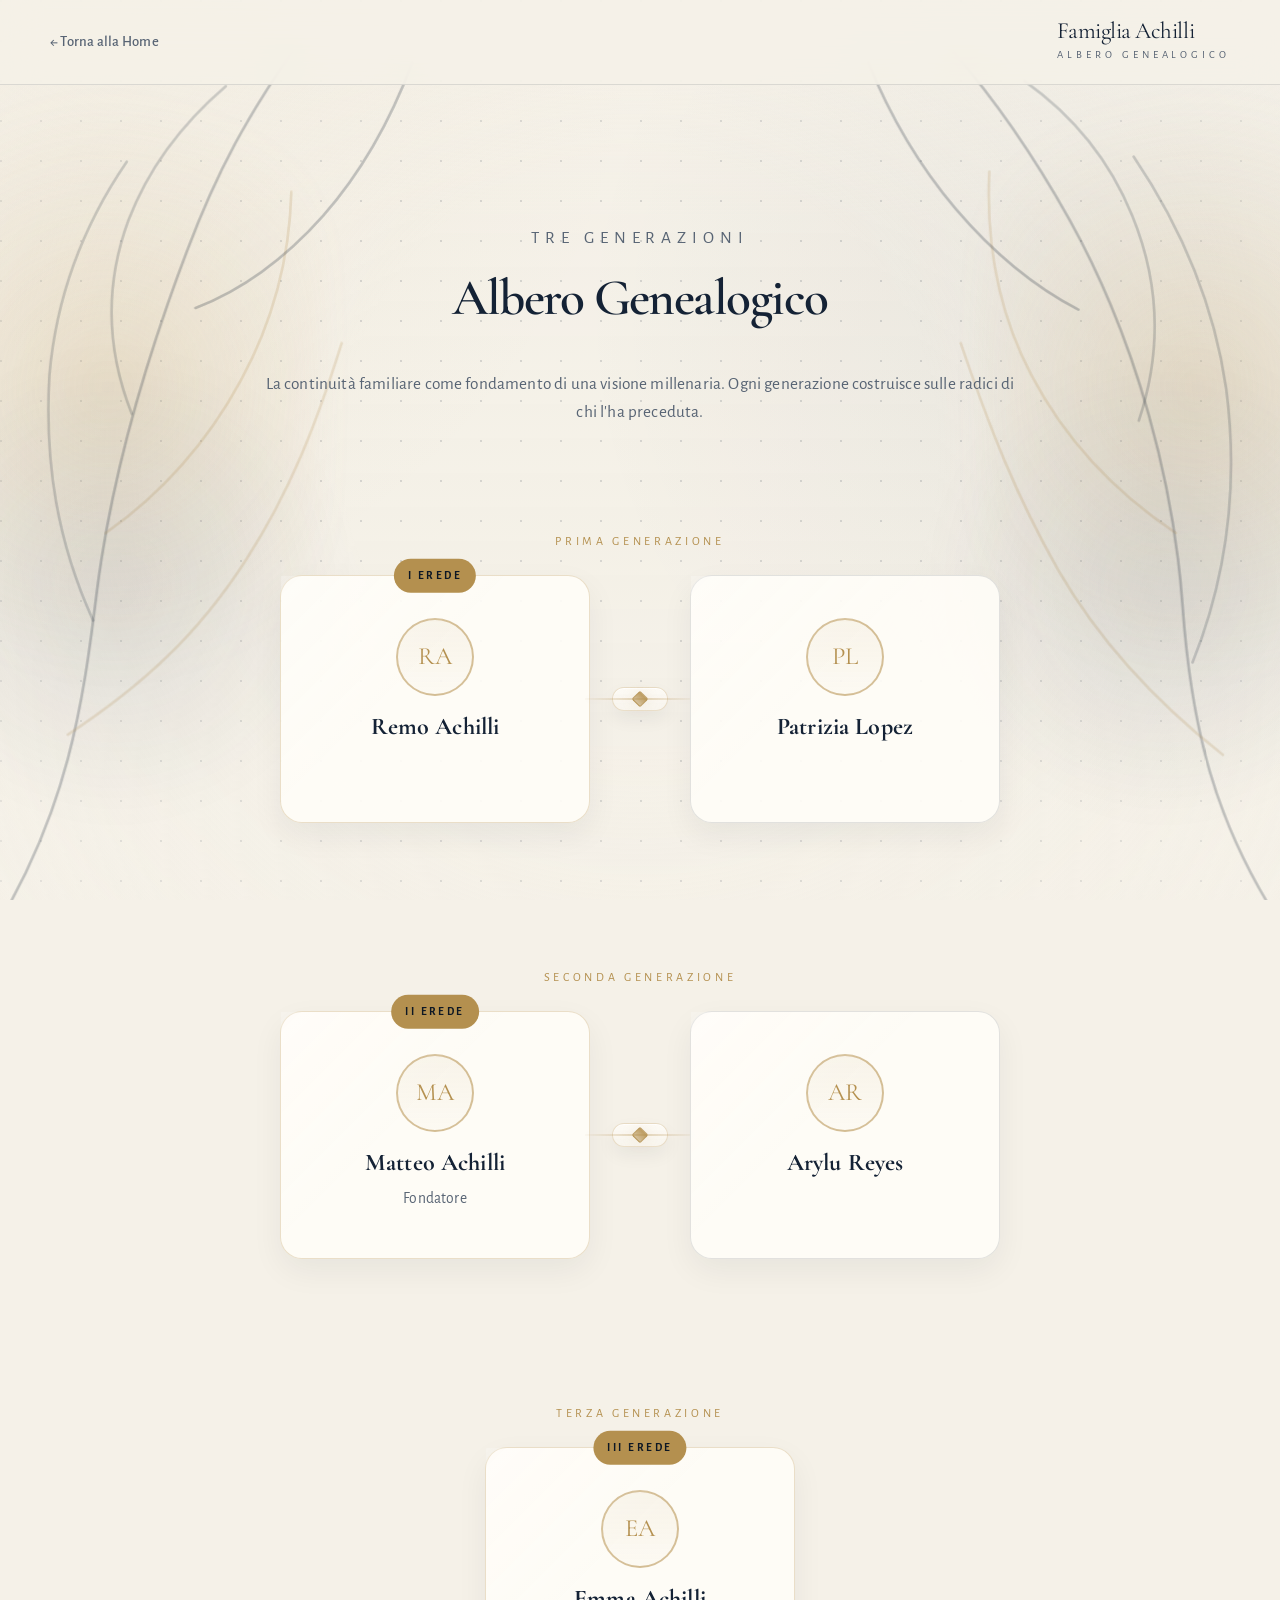
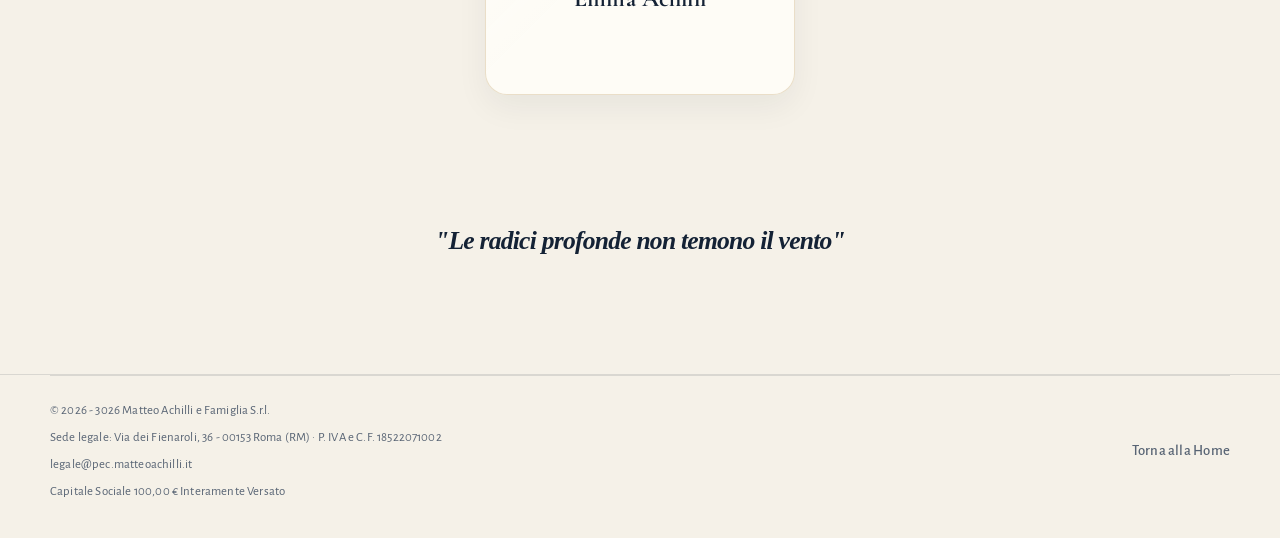
==== commit 84be6323: "Update albero-genealogico.html" ====
--- a/albero-genealogico.html
+++ b/albero-genealogico.html
@@ -8,6 +8,7 @@
       name="description"
       content="La continuità familiare come fondamento di una visione millenaria."
     />
+    <link rel="icon" href="multimedia/favicon.ico" type="image/x-icon">
     <link rel="preconnect" href="https://fonts.googleapis.com" />
     <link rel="preconnect" href="https://fonts.gstatic.com" crossorigin />
     <link
@@ -134,6 +135,7 @@
           <div class="footer-legal">
             <p>© 2026 - 3026 Matteo Achilli e Famiglia S.r.l.</p>
             <p>Sede legale: Via dei Fienaroli, 36 - 00153 Roma (RM) · P. IVA e C.F. 18522071002</p>
+            <p>legale@pec.matteoachilli.it</p>
             <p>Capitale Sociale 100,00 € Interamente Versato</p>
           </div>
           <a href="index.html">Torna alla Home</a>
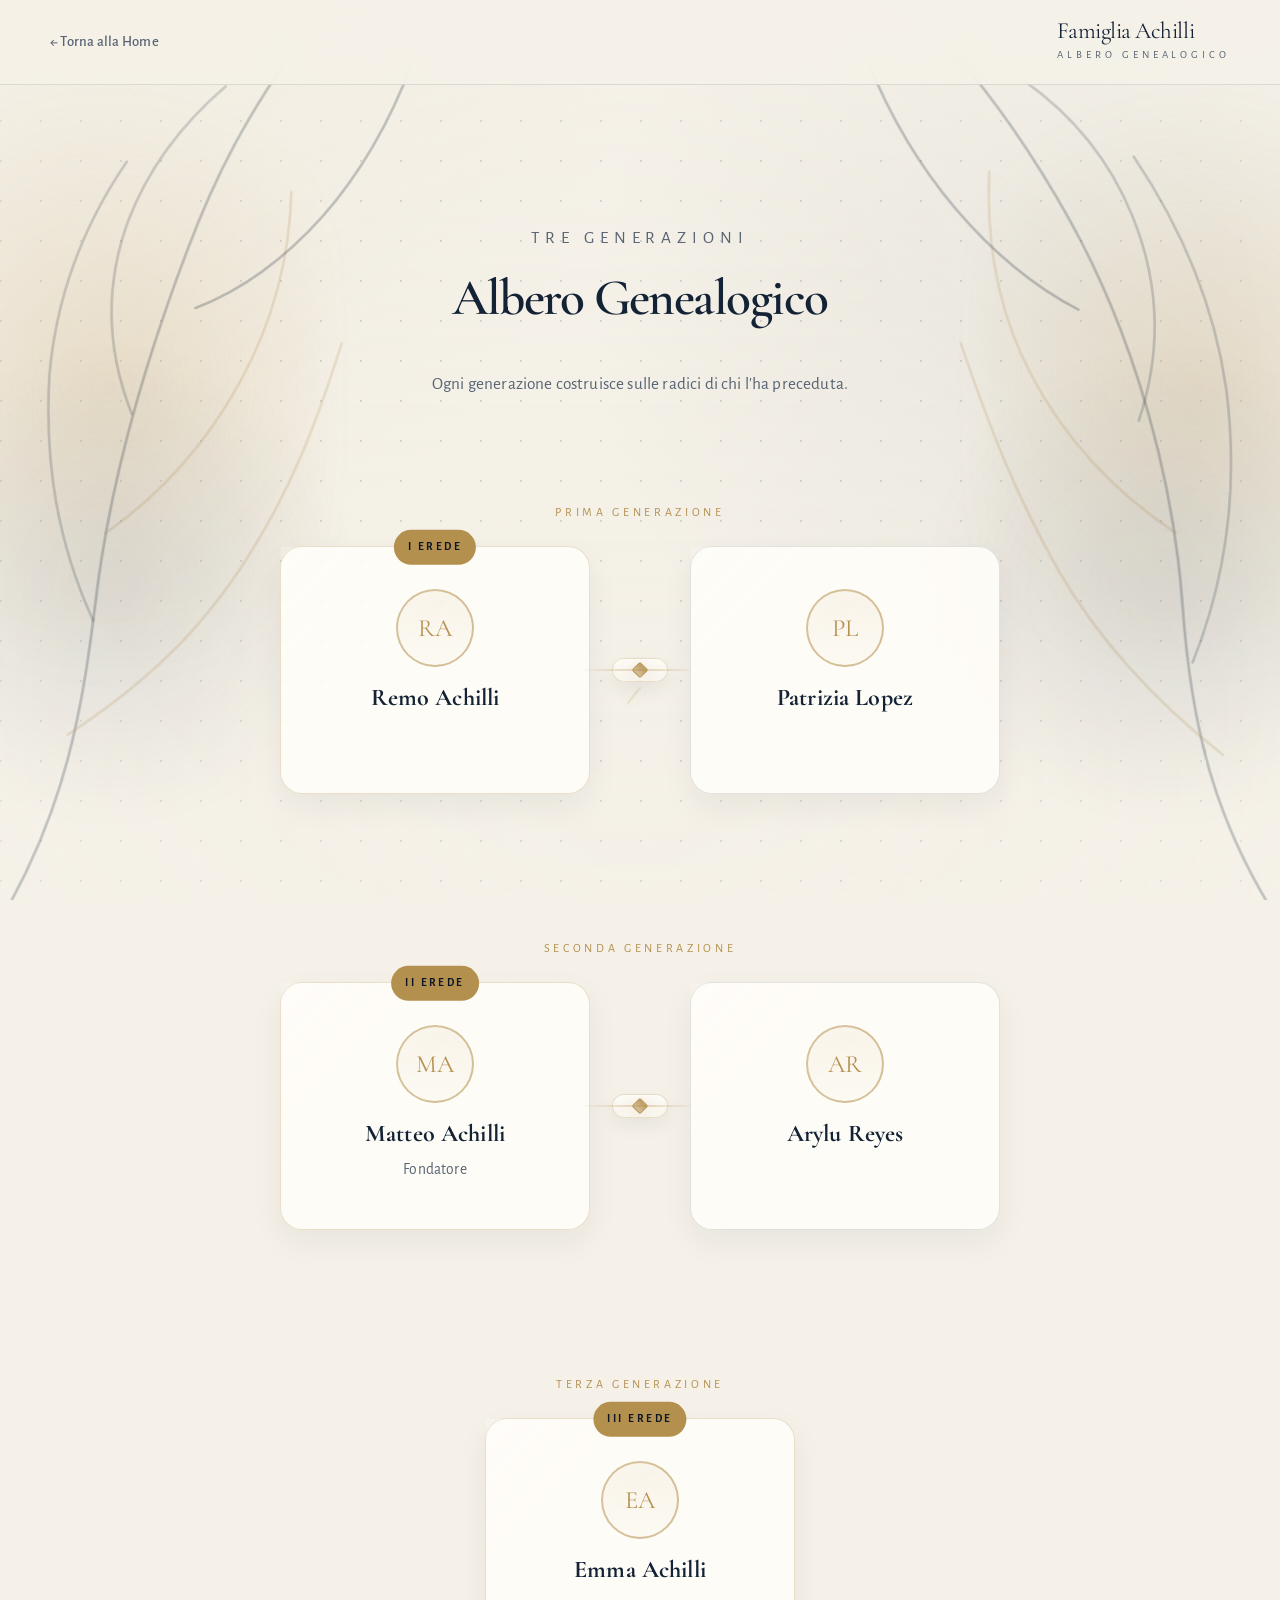
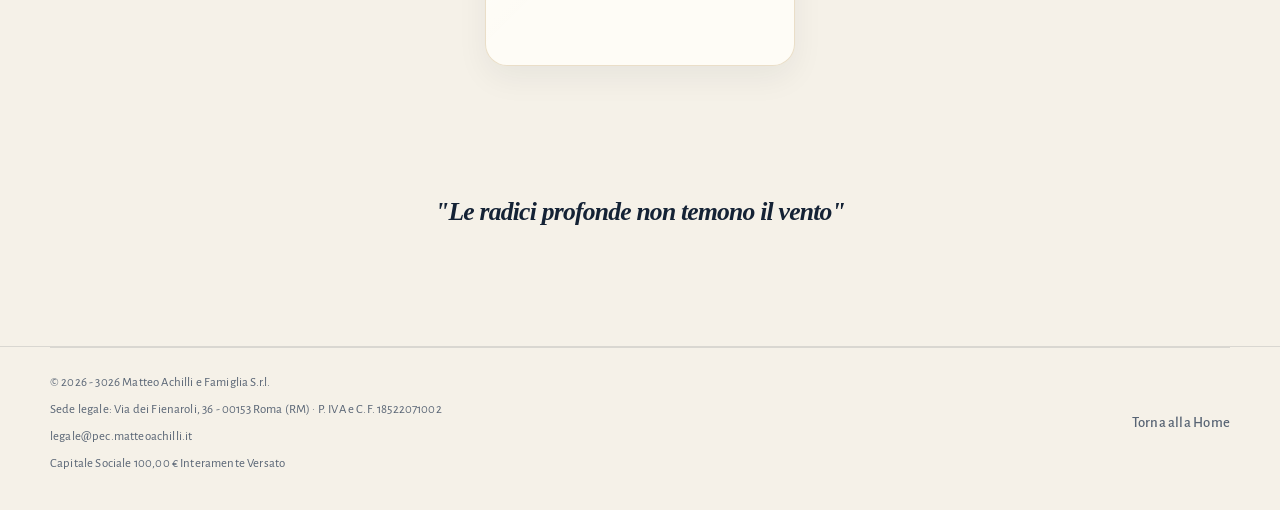
==== commit 87da30c9: "Update albero-genealogico.html" ====
--- a/albero-genealogico.html
+++ b/albero-genealogico.html
@@ -63,7 +63,6 @@
               <h1>Albero Genealogico</h1>
               <div class="tree-title-divider"></div>
               <p>
-                La continuità familiare come fondamento di una visione millenaria.
                 Ogni generazione costruisce sulle radici di chi l'ha preceduta.
               </p>
             </div>
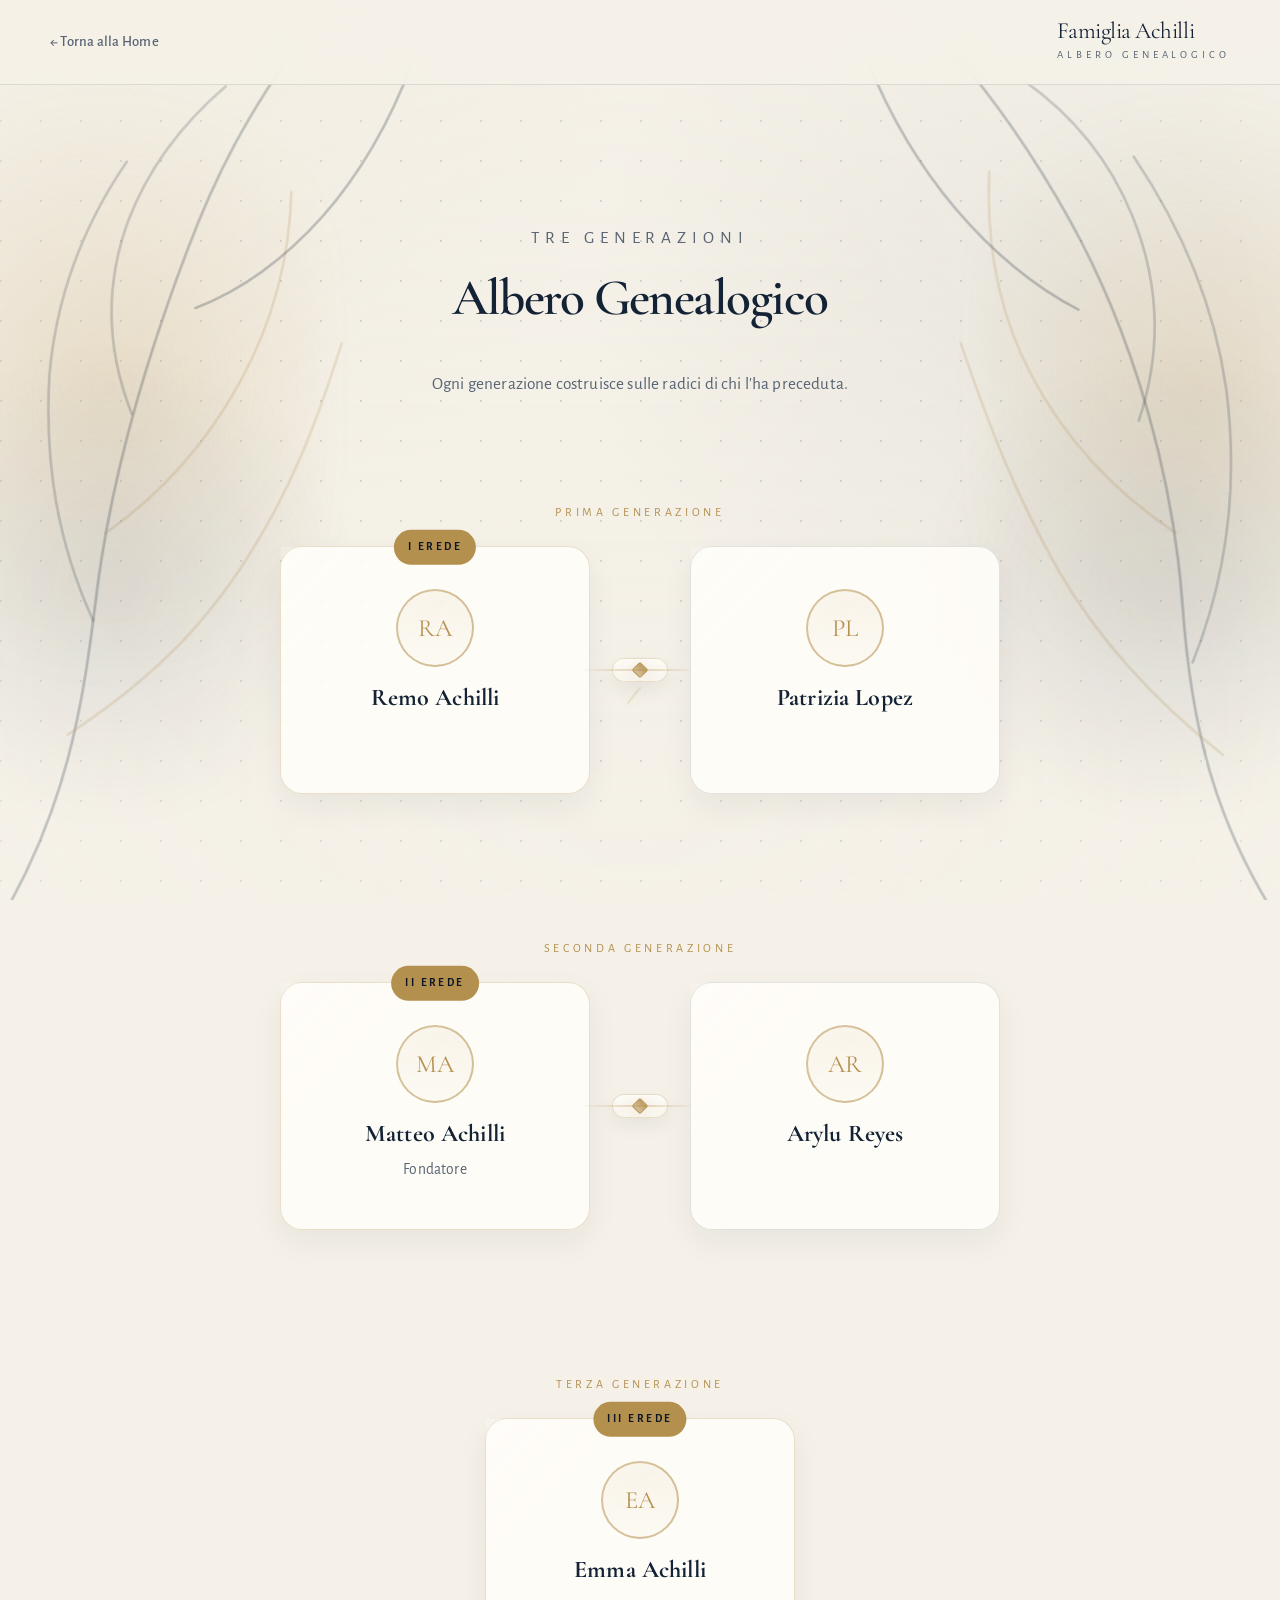
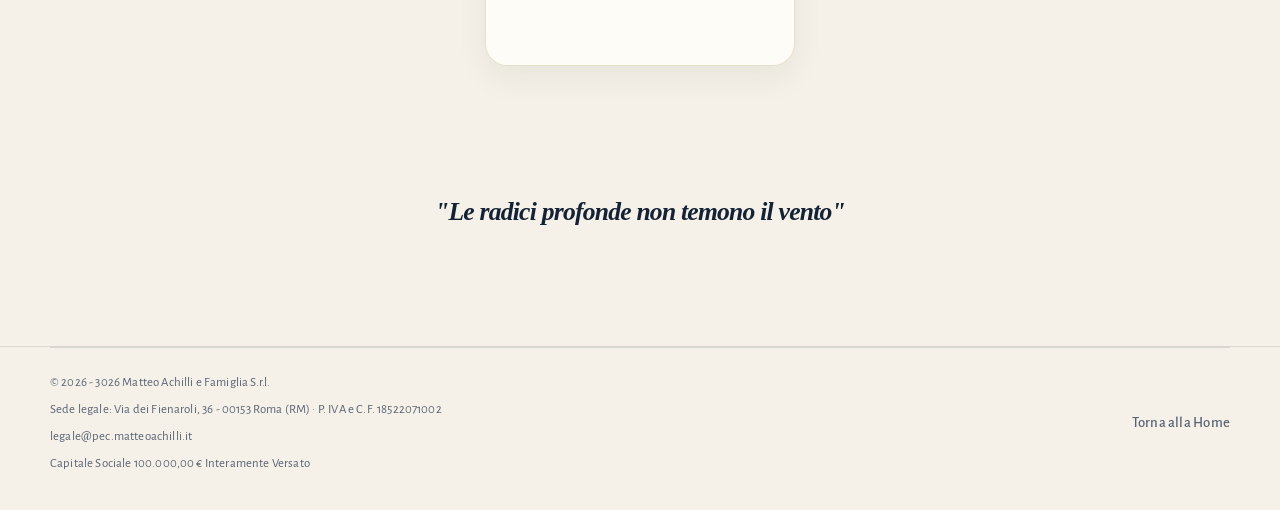
==== commit 0800d3f3: "Update albero-genealogico.html" ====
--- a/albero-genealogico.html
+++ b/albero-genealogico.html
@@ -3,12 +3,46 @@
   <head>
     <meta charset="UTF-8" />
     <meta name="viewport" content="width=device-width, initial-scale=1.0" />
-    <title>Albero Genealogico — Matteo Achilli e Famiglia S.r.l.</title>
+    <title>Albero Genealogico Famiglia Achilli — Tre Generazioni di Continuità</title>
     <meta
       name="description"
-      content="La continuità familiare come fondamento di una visione millenaria."
+      content="L'albero genealogico della famiglia Achilli: tre generazioni di continuità familiare. Remo Achilli, Matteo Achilli (fondatore), Emma Achilli. La storia di una visione millenaria."
     />
-    <link rel="icon" href="multimedia/favicon.ico" type="image/x-icon">
+    <meta name="robots" content="index, follow, max-image-preview:large" />
+    <meta name="author" content="Matteo Achilli e Famiglia S.r.l." />
+    <meta name="keywords" content="albero genealogico, famiglia Achilli, Remo Achilli, Matteo Achilli, Emma Achilli, discendenza, continuità familiare, holding familiare" />
+
+    <!-- Canonical & hreflang -->
+    <link rel="canonical" href="https://www.matteoachilli.it/albero-genealogico.html" />
+    <link rel="alternate" hreflang="it" href="https://www.matteoachilli.it/albero-genealogico.html" />
+    <link rel="alternate" hreflang="x-default" href="https://www.matteoachilli.it/albero-genealogico.html" />
+
+    <!-- Open Graph -->
+    <meta property="og:type" content="article" />
+    <meta property="og:title" content="Albero Genealogico Famiglia Achilli — Tre Generazioni di Continuità" />
+    <meta property="og:description" content="L'albero genealogico della famiglia Achilli: Remo Achilli, Matteo Achilli (fondatore), Emma Achilli. La continuità familiare come fondamento di una visione millenaria." />
+    <meta property="og:url" content="https://www.matteoachilli.it/albero-genealogico.html" />
+    <meta property="og:site_name" content="Matteo Achilli e Famiglia S.r.l." />
+    <meta property="og:locale" content="it_IT" />
+    <meta property="og:image" content="https://www.matteoachilli.it/multimedia/og-image.jpg" />
+    <meta property="og:image:alt" content="Famiglia Achilli — Albero Genealogico — Tre Generazioni di Continuità" />
+    <meta property="og:image:width" content="1200" />
+    <meta property="og:image:height" content="630" />
+
+    <!-- Twitter Card -->
+    <meta name="twitter:card" content="summary_large_image" />
+    <meta name="twitter:title" content="Albero Genealogico Famiglia Achilli — Tre Generazioni di Continuità" />
+    <meta name="twitter:description" content="L'albero genealogico della famiglia Achilli: Remo Achilli, Matteo Achilli, Emma Achilli. La continuità familiare come fondamento di una visione millenaria." />
+    <meta name="twitter:image" content="https://www.matteoachilli.it/multimedia/og-image.jpg" />
+    <meta name="twitter:image:alt" content="Famiglia Achilli — Albero Genealogico — Tre Generazioni di Continuità" />
+
+    <!-- AI Discoverability -->
+    <meta name="X-Robots-Tag" content="index, follow" />
+
+    <!-- Favicon & Icons -->
+    <link rel="icon" href="multimedia/favicon.ico" type="image/x-icon" />
+    <link rel="apple-touch-icon" href="multimedia/favicon.ico" />
+
     <link rel="preconnect" href="https://fonts.googleapis.com" />
     <link rel="preconnect" href="https://fonts.gstatic.com" crossorigin />
     <link
@@ -19,6 +53,83 @@
     <script defer src="script.js"></script>
   </head>
   <body class="tree-page">
+    <!-- ========== JSON-LD Structured Data ========== -->
+    <script type="application/ld+json">
+    {
+      "@context": "https://schema.org",
+      "@graph": [
+        {
+          "@type": "BreadcrumbList",
+          "itemListElement": [
+            {
+              "@type": "ListItem",
+              "position": 1,
+              "name": "Home",
+              "item": "https://www.matteoachilli.it/"
+            },
+            {
+              "@type": "ListItem",
+              "position": 2,
+              "name": "Albero Genealogico",
+              "item": "https://www.matteoachilli.it/albero-genealogico.html"
+            }
+          ]
+        },
+        {
+          "@type": "Article",
+          "headline": "Albero Genealogico della Famiglia Achilli: Tre Generazioni di Continuità",
+          "description": "L'albero genealogico della famiglia Achilli attraversa tre generazioni: Remo Achilli e Patrizia Lopez (prima generazione), Matteo Achilli con Arylu Reyes (seconda generazione, il fondatore della holding), Emma Achilli (terza generazione). La continuità familiare come fondamento di una visione millenaria.",
+          "inLanguage": "it",
+          "isPartOf": {
+            "@type": "WebSite",
+            "@id": "https://www.matteoachilli.it/#website"
+          },
+          "publisher": {
+            "@id": "https://www.matteoachilli.it/#organization"
+          },
+          "about": {
+            "@type": "Thing",
+            "name": "Famiglia Achilli",
+            "description": "Dinastia familiare italiana con tre generazioni documentate, fondatrice della holding Matteo Achilli e Famiglia S.r.l."
+          },
+          "mentions": [
+            {
+              "@type": "Person",
+              "name": "Remo Achilli",
+              "description": "Prima generazione, I Erede della famiglia Achilli",
+              "spouse": {
+                "@type": "Person",
+                "name": "Patrizia Lopez"
+              }
+            },
+            {
+              "@type": "Person",
+              "name": "Matteo Achilli",
+              "description": "Seconda generazione, II Erede, Fondatore della holding Matteo Achilli e Famiglia S.r.l., imprenditore italiano",
+              "parent": {
+                "@type": "Person",
+                "name": "Remo Achilli"
+              },
+              "spouse": {
+                "@type": "Person",
+                "name": "Arylu Reyes"
+              }
+            },
+            {
+              "@type": "Person",
+              "name": "Emma Achilli",
+              "description": "Terza generazione, III Erede della famiglia Achilli",
+              "parent": {
+                "@type": "Person",
+                "name": "Matteo Achilli"
+              }
+            }
+          ]
+        }
+      ]
+    }
+    </script>
+
     <div class="site-shell">
       <header class="site-header">
         <div class="container header-inner tree-header-inner">
@@ -80,12 +191,12 @@
                 <div class="family-row dual">
                   <article class="family-card heir-card" style="--heir-reveal-delay: 0ms" data-heir-reveal-item>
                     <span class="heir-badge">I Erede</span>
-                    <div class="monogram">RA</div>
+                    <div class="monogram" aria-hidden="true">RA</div>
                     <h2>Remo Achilli</h2>
                   </article>
                   <div class="marriage-node" aria-hidden="true" data-tree-union="parent-1"></div>
                   <article class="family-card">
-                    <div class="monogram">PL</div>
+                    <div class="monogram" aria-hidden="true">PL</div>
                     <h2>Patrizia Lopez</h2>
                   </article>
                 </div>
@@ -96,13 +207,13 @@
                 <div class="family-row dual">
                   <article class="family-card heir-card" data-tree-child="parent-1" style="--heir-reveal-delay: 110ms" data-heir-reveal-item>
                     <span class="heir-badge">II Erede</span>
-                    <div class="monogram">MA</div>
+                    <div class="monogram" aria-hidden="true">MA</div>
                     <h2>Matteo Achilli</h2>
                     <p>Fondatore</p>
                   </article>
                   <div class="marriage-node" aria-hidden="true" data-tree-union="parent-2"></div>
                   <article class="family-card">
-                    <div class="monogram">AR</div>
+                    <div class="monogram" aria-hidden="true">AR</div>
                     <h2>Arylu Reyes</h2>
                   </article>
                 </div>
@@ -113,7 +224,7 @@
                 <div class="family-row single">
                   <article class="family-card heir-card" data-tree-child="parent-2" style="--heir-reveal-delay: 220ms" data-heir-reveal-item>
                     <span class="heir-badge">III Erede</span>
-                    <div class="monogram">EA</div>
+                    <div class="monogram" aria-hidden="true">EA</div>
                     <h2>Emma Achilli</h2>
                   </article>
                 </div>
@@ -135,7 +246,7 @@
             <p>© 2026 - 3026 Matteo Achilli e Famiglia S.r.l.</p>
             <p>Sede legale: Via dei Fienaroli, 36 - 00153 Roma (RM) · P. IVA e C.F. 18522071002</p>
             <p>legale@pec.matteoachilli.it</p>
-            <p>Capitale Sociale 100,00 € Interamente Versato</p>
+            <p>Capitale Sociale 100.000,00 € Interamente Versato</p>
           </div>
           <a href="index.html">Torna alla Home</a>
         </div>
--- a/styles.css
+++ b/styles.css
@@ -1652,7 +1652,18 @@
 
   .history-section::after {
     background-image: url("multimedia/storia_mobile.jpg");
-    background-position: right center;
+    background-position: center top;
+    background-size: cover;
+    opacity: 0.48;
+    filter: saturate(0.85) sepia(0.04) brightness(1.08) contrast(0.92);
+    transform: scale(1);
+  }
+
+  .history-section::before {
+    background:
+      radial-gradient(circle at 50% 30%, rgba(180, 144, 79, 0.06), transparent 30%),
+      radial-gradient(circle at 50% 70%, rgba(255, 255, 255, 0.18), transparent 24%),
+      linear-gradient(180deg, rgba(245, 241, 232, 0.62), rgba(245, 241, 232, 0.78));
   }
 
   .feature-card,
